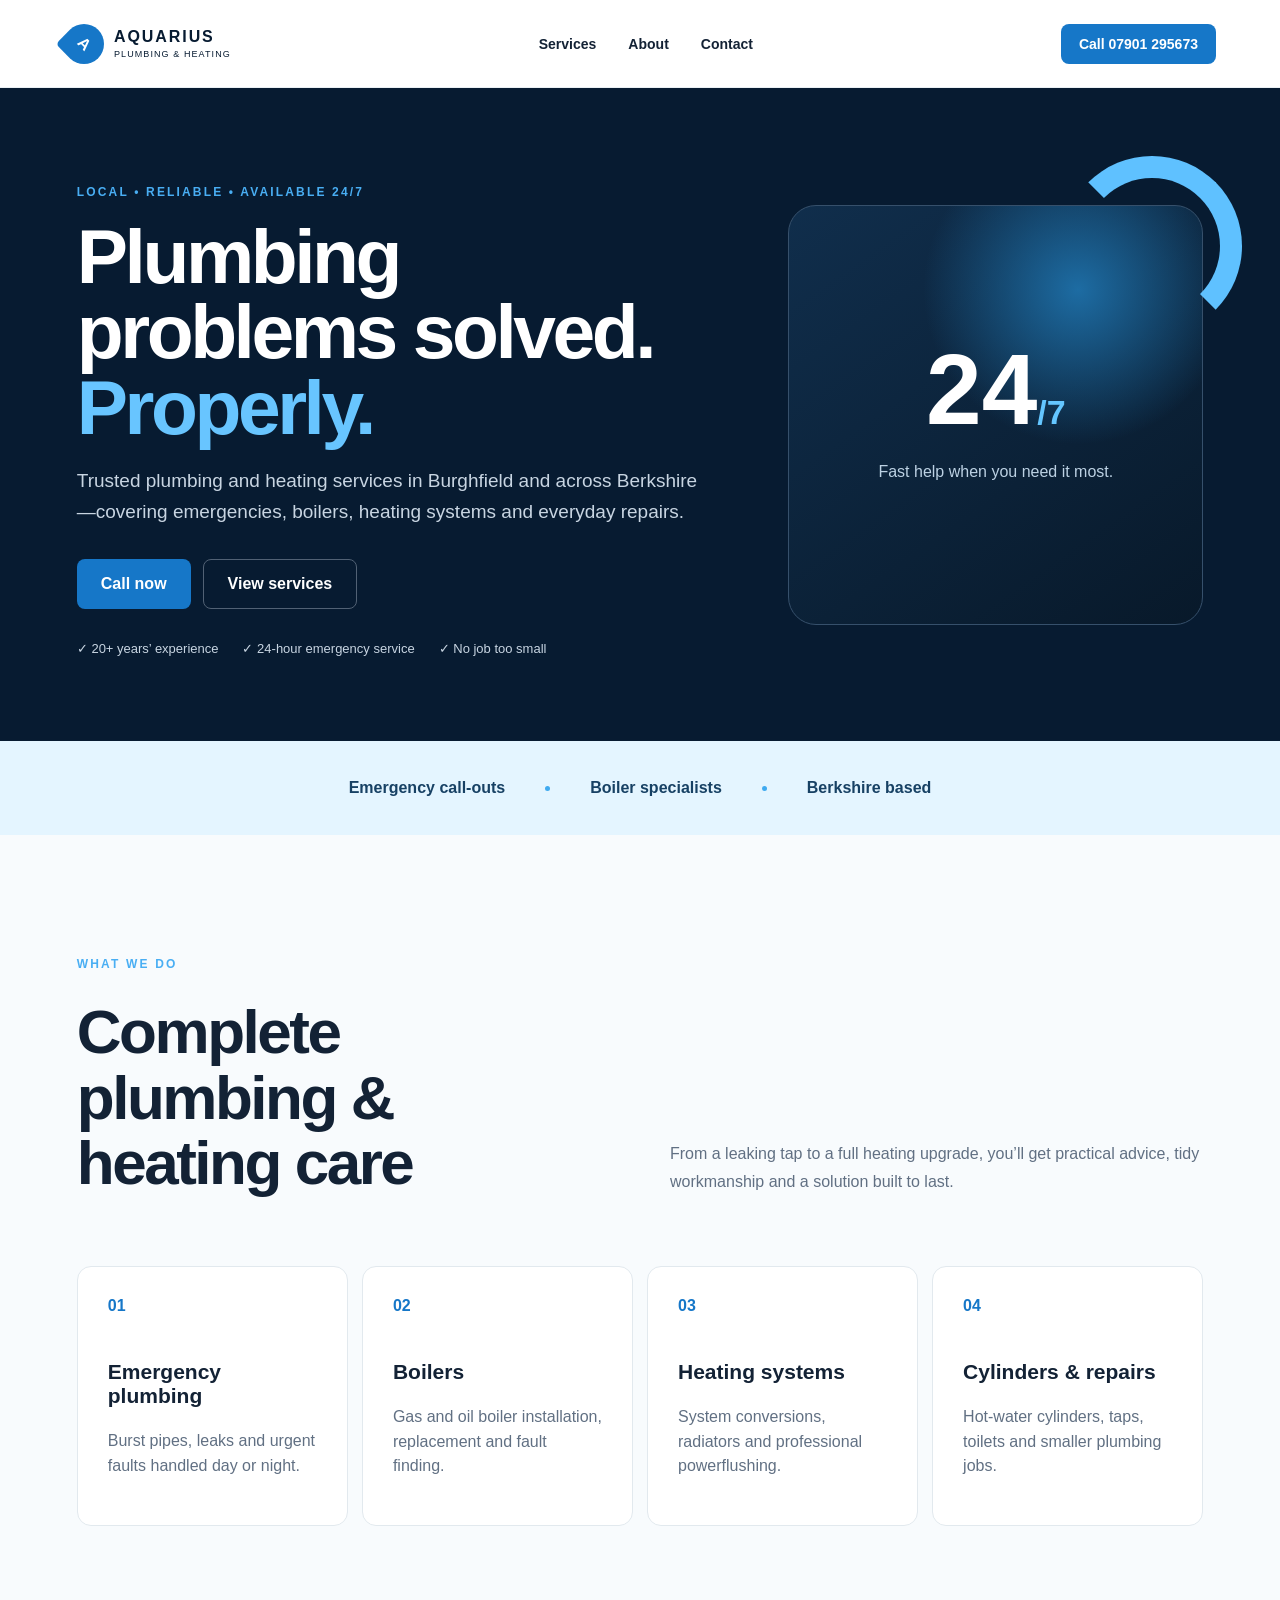
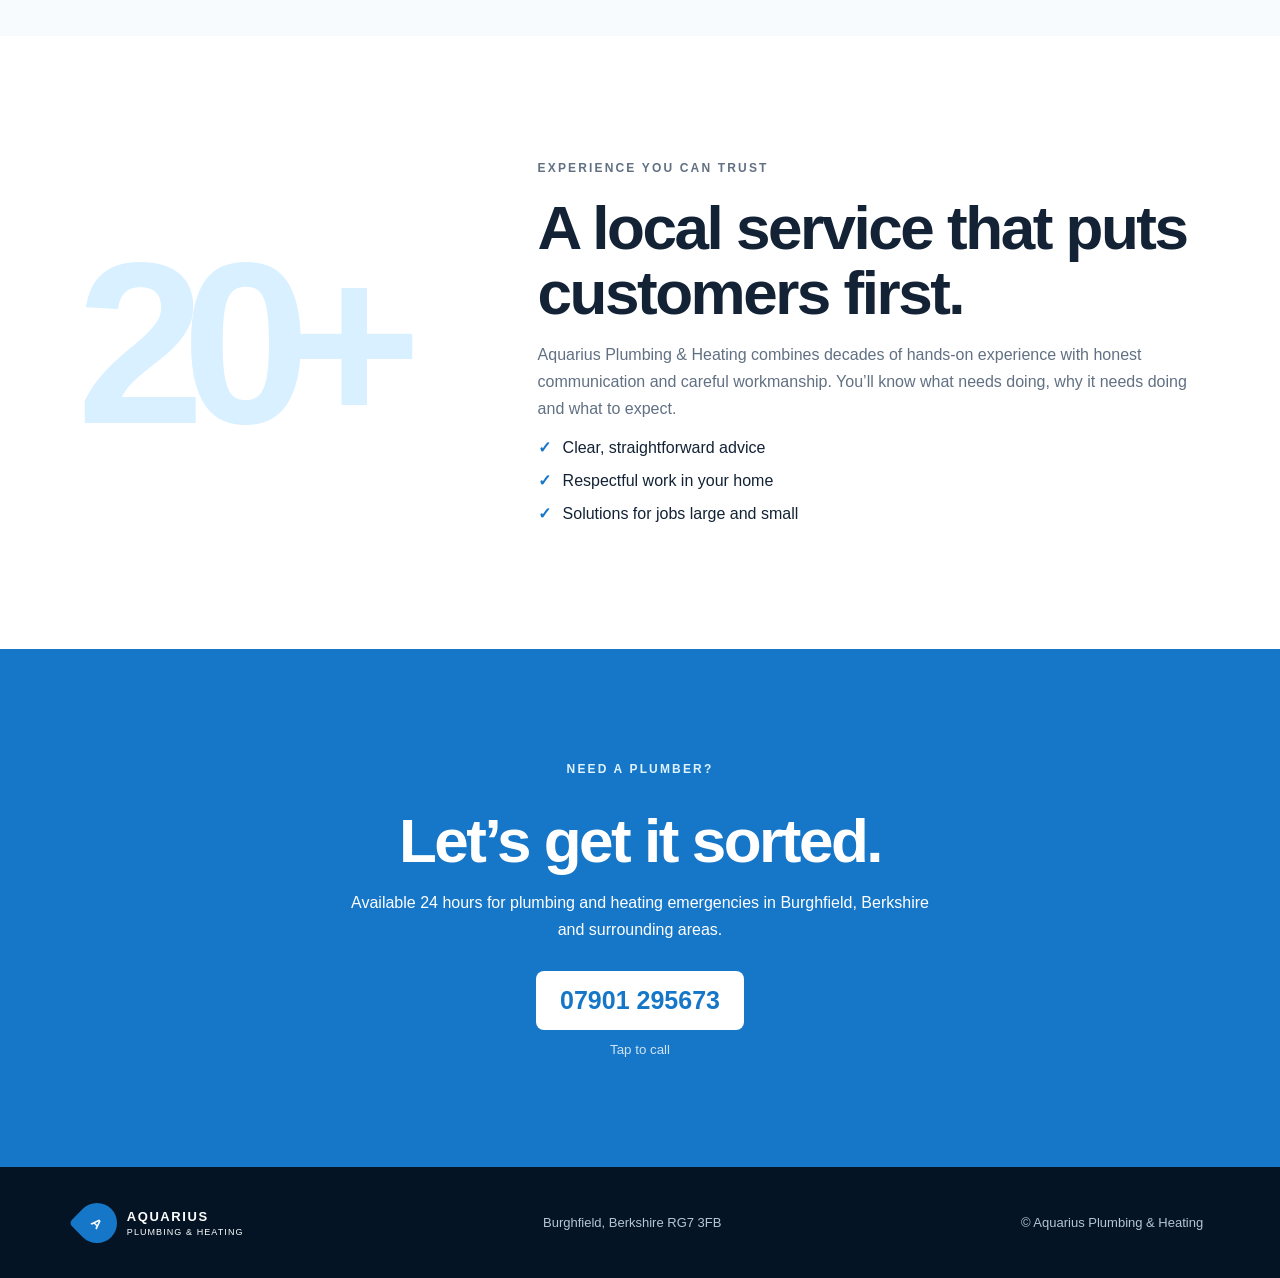
==== index.html @ f446c0f3 "Publish Aquarius Plumbing & Heating website" ====
<!doctype html><html lang="en"><head><meta charset="utf-8"><meta name="viewport" content="width=device-width,initial-scale=1"><title>Aquarius Plumbing & Heating | Berkshire</title><meta name="description" content="24-hour plumbing and heating services in Burghfield and across Berkshire."><link rel="stylesheet" href="styles.css"></head><body>
<header><a class="brand" href="#top"><span class="drop">A</span><span><b>AQUARIUS</b><small>PLUMBING & HEATING</small></span></a><nav><a href="#services">Services</a><a href="#about">About</a><a href="#contact">Contact</a></nav><a class="call top" href="tel:+447901295673">Call 07901 295673</a></header>
<main id="top"><section class="hero"><div class="hero-copy"><p class="eyebrow">LOCAL • RELIABLE • AVAILABLE 24/7</p><h1>Plumbing problems solved. <em>Properly.</em></h1><p class="lead">Trusted plumbing and heating services in Burghfield and across Berkshire—covering emergencies, boilers, heating systems and everyday repairs.</p><div class="actions"><a class="call" href="tel:+447901295673">Call now</a><a class="outline" href="#services">View services</a></div><div class="proof"><span>✓ 20+ years’ experience</span><span>✓ 24-hour emergency service</span><span>✓ No job too small</span></div></div><div class="hero-art"><div class="pipe"></div><div class="water">24<span>/7</span></div><p>Fast help when you need it most.</p></div></section>
<section class="strip"><p>Emergency call-outs</p><i></i><p>Boiler specialists</p><i></i><p>Berkshire based</p></section>
<section id="services" class="section"><p class="eyebrow">WHAT WE DO</p><div class="section-head"><h2>Complete plumbing & heating care</h2><p>From a leaking tap to a full heating upgrade, you’ll get practical advice, tidy workmanship and a solution built to last.</p></div><div class="cards"><article><span>01</span><h3>Emergency plumbing</h3><p>Burst pipes, leaks and urgent faults handled day or night.</p></article><article><span>02</span><h3>Boilers</h3><p>Gas and oil boiler installation, replacement and fault finding.</p></article><article><span>03</span><h3>Heating systems</h3><p>System conversions, radiators and professional powerflushing.</p></article><article><span>04</span><h3>Cylinders & repairs</h3><p>Hot-water cylinders, taps, toilets and smaller plumbing jobs.</p></article></div></section>
<section id="about" class="about"><div class="number">20+</div><div><p class="eyebrow">EXPERIENCE YOU CAN TRUST</p><h2>A local service that puts customers first.</h2><p>Aquarius Plumbing & Heating combines decades of hands-on experience with honest communication and careful workmanship. You’ll know what needs doing, why it needs doing and what to expect.</p><ul><li>Clear, straightforward advice</li><li>Respectful work in your home</li><li>Solutions for jobs large and small</li></ul></div></section>
<section id="contact" class="contact"><p class="eyebrow">NEED A PLUMBER?</p><h2>Let’s get it sorted.</h2><p>Available 24 hours for plumbing and heating emergencies in Burghfield, Berkshire and surrounding areas.</p><a class="call light" href="tel:+447901295673">07901 295673</a><small>Tap to call</small></section></main>
<footer><div class="brand"><span class="drop">A</span><span><b>AQUARIUS</b><small>PLUMBING & HEATING</small></span></div><p>Burghfield, Berkshire RG7 3FB</p><p>© <span id="year"></span> Aquarius Plumbing & Heating</p></footer><script src="script.js"></script></body></html>
---- styles.css ----
:root{--navy:#071b31;--blue:#1677c8;--sky:#dff3ff;--ink:#132235;--muted:#617083;--white:#fff;--line:#d8e2ea}*{box-sizing:border-box}html{scroll-behavior:smooth}body{margin:0;font-family:Inter,Arial,sans-serif;color:var(--ink);background:#f8fbfd}header{height:88px;display:flex;align-items:center;justify-content:space-between;padding:0 max(5vw,24px);background:#fff;position:sticky;top:0;z-index:10;border-bottom:1px solid #eaf0f4}.brand{display:flex;align-items:center;gap:10px;color:var(--navy);text-decoration:none}.brand b,.brand small{display:block;letter-spacing:.12em}.brand small{font-size:9px;margin-top:3px}.drop{width:40px;height:40px;border-radius:55% 55% 55% 12%;transform:rotate(45deg);background:var(--blue);color:#fff;display:grid;place-items:center;font-weight:800}.drop::first-letter{transform:rotate(-45deg)}nav{display:flex;gap:32px}nav a{color:var(--ink);text-decoration:none;font-weight:650;font-size:14px}.call,.outline{display:inline-flex;align-items:center;justify-content:center;padding:15px 24px;border-radius:8px;font-weight:800;text-decoration:none}.call{background:var(--blue);color:#fff}.outline{border:1px solid var(--line);color:var(--ink);background:#fff}.hero{min-height:650px;background:var(--navy);color:#fff;padding:85px max(6vw,30px);display:grid;grid-template-columns:1.2fr .8fr;gap:7vw;align-items:center;overflow:hidden}.eyebrow{font-size:12px;font-weight:850;letter-spacing:.18em;color:#49aef3}.hero h1{font-size:clamp(48px,6vw,82px);line-height:.98;letter-spacing:-.045em;max-width:780px;margin:20px 0}.hero h1 em{font-style:normal;color:#68c5ff}.lead{font-size:19px;line-height:1.65;color:#c8d5e2;max-width:650px}.actions{display:flex;gap:12px;margin:32px 0}.hero .outline{color:#fff;background:transparent;border-color:#516174}.proof{display:flex;gap:24px;flex-wrap:wrap;color:#c8d5e2;font-size:13px}.hero-art{height:420px;border:1px solid #36506b;border-radius:28px;background:radial-gradient(circle at 70% 20%,#1d6ca3,transparent 35%),linear-gradient(145deg,#102e4c,#08192a);display:flex;flex-direction:column;align-items:center;justify-content:center;position:relative}.water{font-size:100px;font-weight:900;color:#fff}.water span{font-size:34px;color:#64c6ff}.hero-art p{color:#bcd1e3}.pipe{position:absolute;width:180px;height:180px;border:22px solid #5fc1ff;border-left-color:transparent;border-bottom-color:transparent;border-radius:50%;top:-50px;right:-40px}.strip{background:#e4f5ff;padding:22px 6vw;display:flex;justify-content:center;gap:40px;align-items:center;font-weight:800;color:#174164}.strip i{width:5px;height:5px;background:#3faaf0;border-radius:50%}.section{padding:110px max(6vw,30px)}.section-head{display:grid;grid-template-columns:1fr 1fr;gap:60px;align-items:end}.section h2,.about h2,.contact h2{font-size:clamp(38px,5vw,62px);letter-spacing:-.04em;line-height:1.05;margin:16px 0}.section-head>p,.about>div>p{color:var(--muted);line-height:1.7}.cards{display:grid;grid-template-columns:repeat(4,1fr);gap:14px;margin-top:55px}.cards article{background:#fff;padding:30px;border:1px solid #e2e9ee;border-radius:14px;min-height:245px}.cards span{color:var(--blue);font-weight:850}.cards h3{font-size:21px;margin-top:45px}.cards p{color:var(--muted);line-height:1.55}.about{background:#fff;padding:110px max(6vw,30px);display:grid;grid-template-columns:.7fr 1.3fr;gap:8vw;align-items:center}.number{font-size:clamp(110px,18vw,240px);font-weight:900;color:#d8f0ff;letter-spacing:-.1em}.about ul{padding:0;list-style:none;display:grid;gap:14px}.about li:before{content:'✓';color:var(--blue);font-weight:900;margin-right:12px}.contact{text-align:center;padding:110px 24px;background:var(--blue);color:#fff}.contact .eyebrow{color:#dff3ff}.contact p{max-width:600px;margin:0 auto 28px;line-height:1.7}.call.light{background:#fff;color:var(--blue);font-size:25px}.contact small{display:block;margin-top:12px;opacity:.8}footer{background:#051424;color:#b6c5d4;padding:35px max(6vw,30px);display:flex;align-items:center;justify-content:space-between;font-size:13px}footer .brand{color:#fff}.top{padding:12px 18px;font-size:14px}@media(max-width:800px){header{height:72px}nav{display:none}.top{font-size:0;padding:11px 14px}.top:after{content:'Call now';font-size:14px}.hero{grid-template-columns:1fr;padding-top:65px}.hero-art{height:280px}.proof{display:grid;gap:10px}.strip{gap:12px;font-size:11px;padding-inline:16px}.section-head,.about{grid-template-columns:1fr}.cards{grid-template-columns:1fr 1fr}.about{gap:15px}.number{font-size:120px}footer{flex-direction:column;gap:20px;text-align:center}}@media(max-width:520px){.hero h1{font-size:48px}.actions{flex-direction:column}.cards{grid-template-columns:1fr}.section,.about,.contact{padding-top:75px;padding-bottom:75px}.brand b{font-size:13px}}
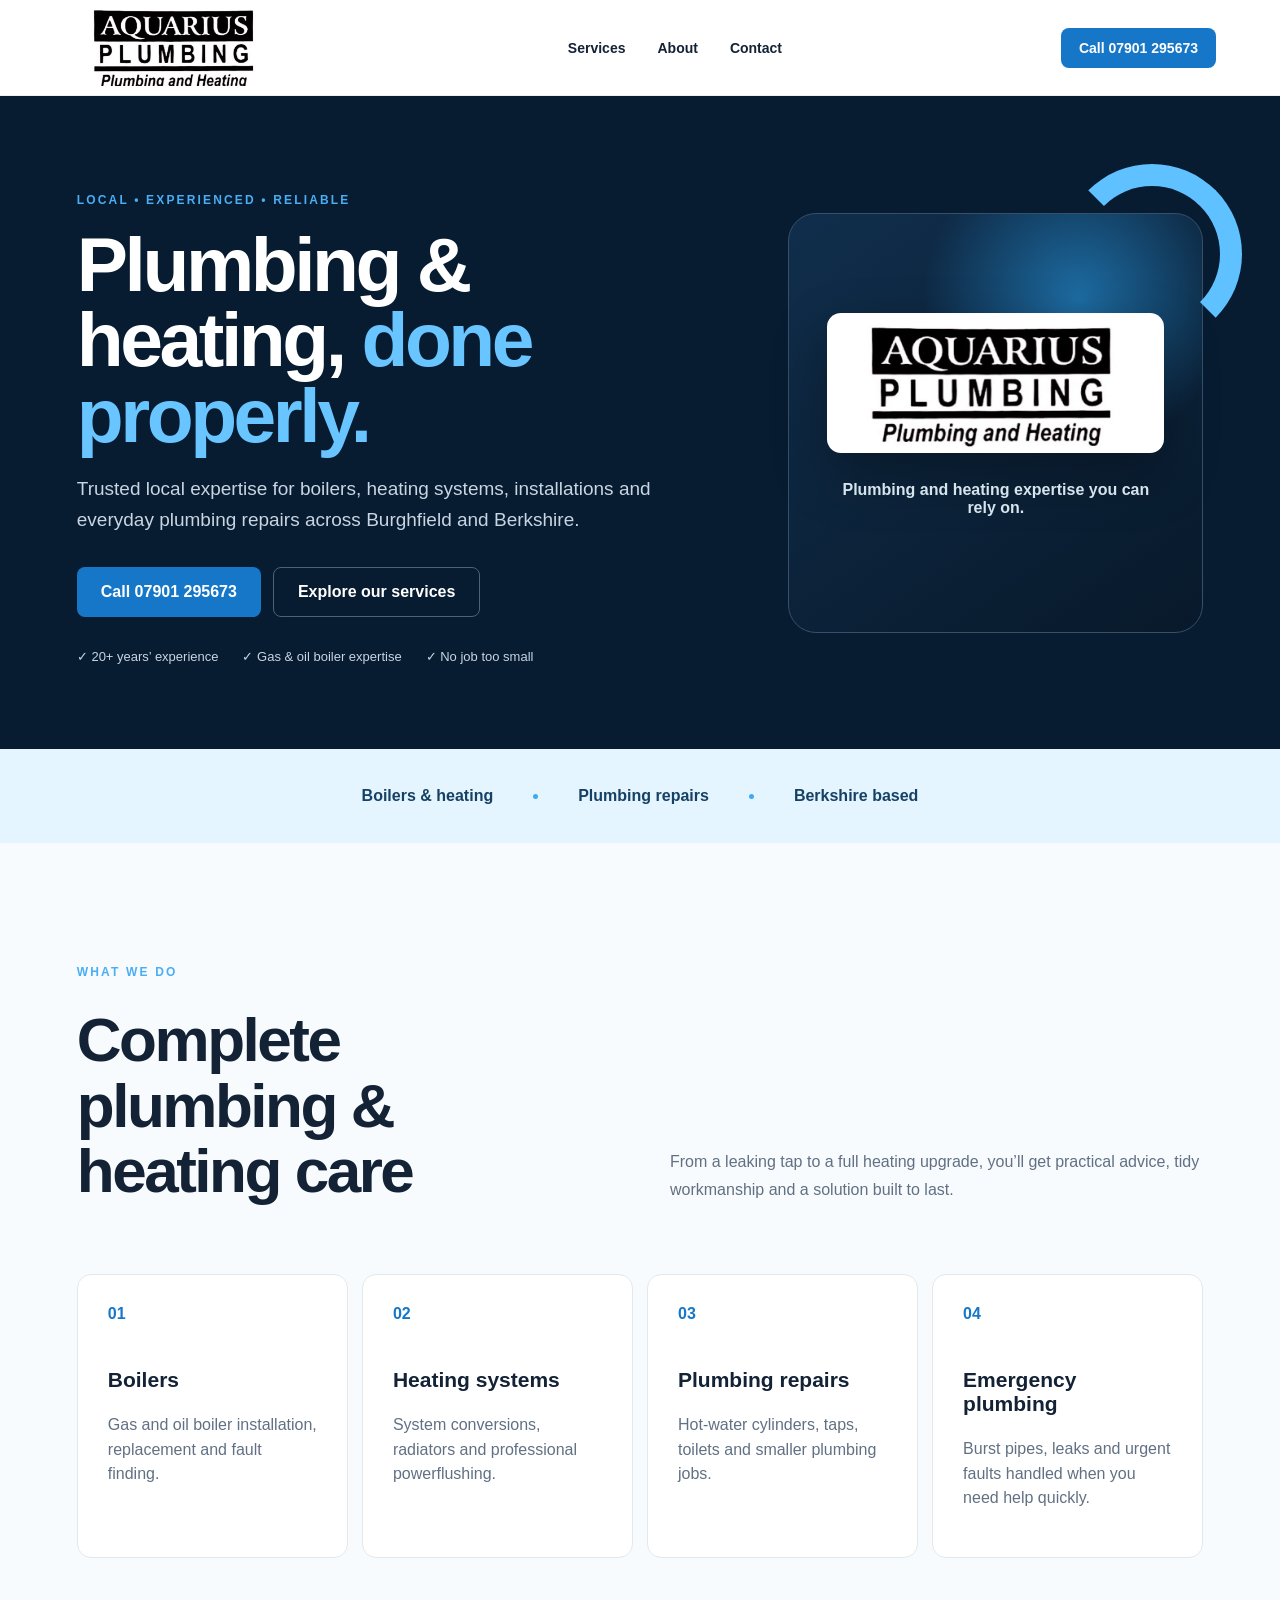
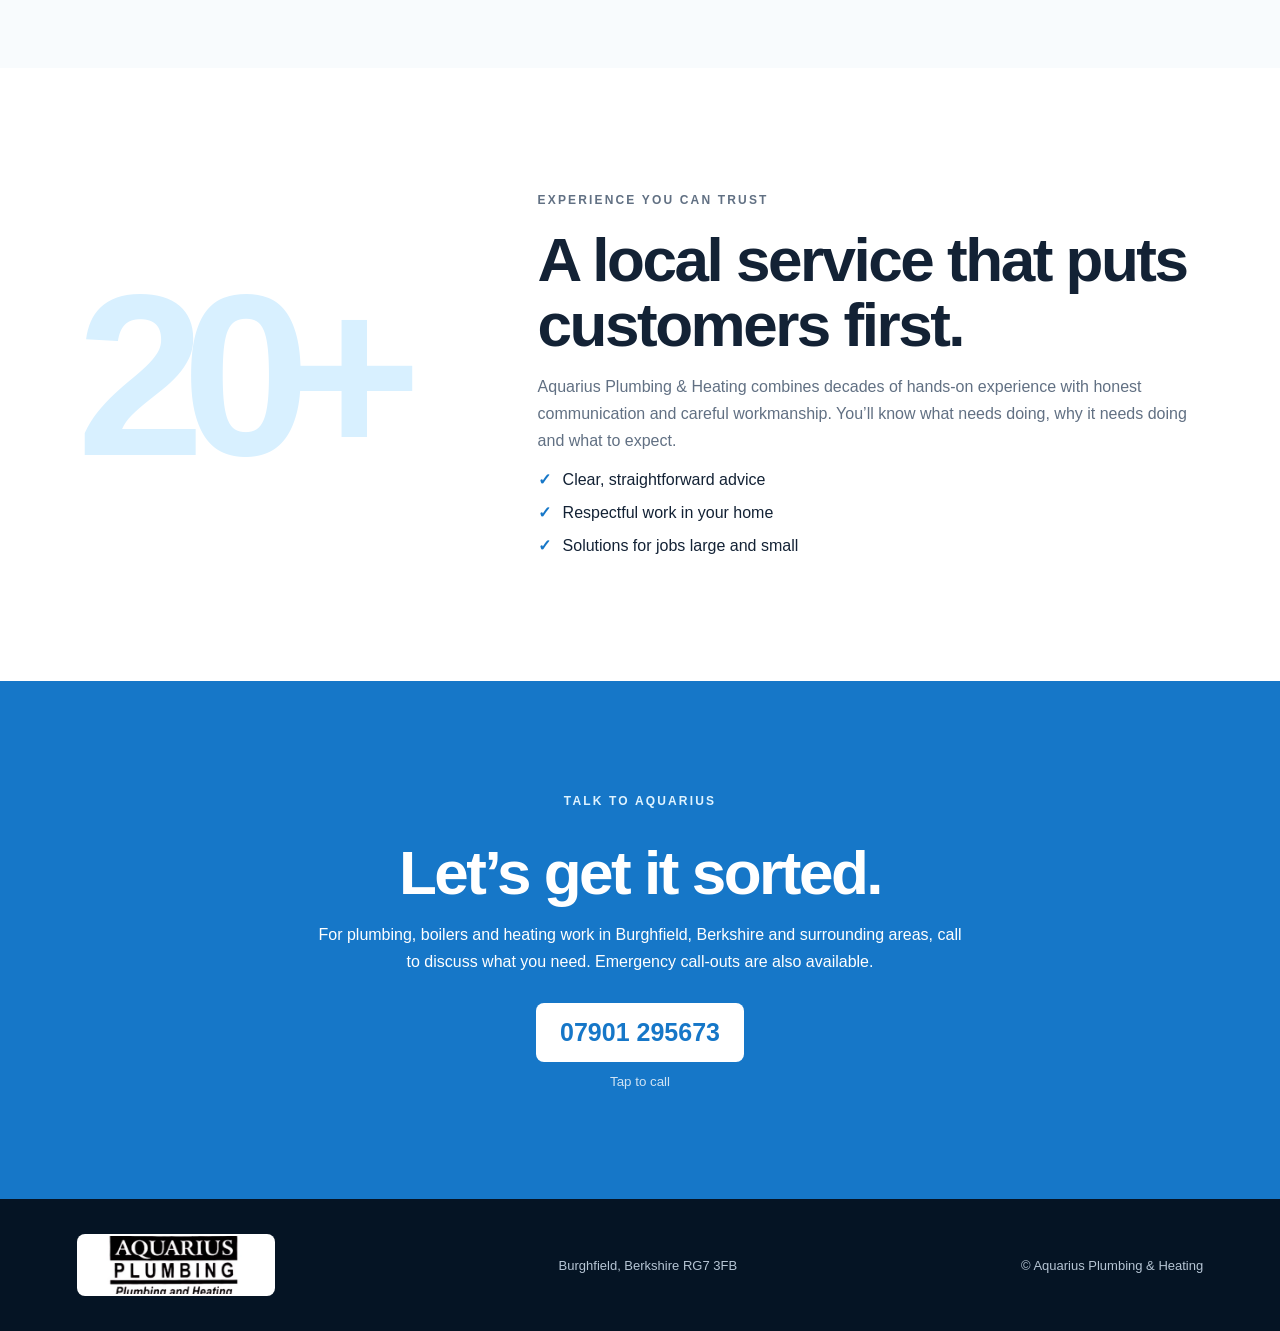
==== commit 7d4518c1: "Emphasise Aquarius branding and rebalance services" ====
--- a/index.html
+++ b/index.html
@@ -1,8 +1,39 @@
-<!doctype html><html lang="en"><head><meta charset="utf-8"><meta name="viewport" content="width=device-width,initial-scale=1"><title>Aquarius Plumbing & Heating | Berkshire</title><meta name="description" content="24-hour plumbing and heating services in Burghfield and across Berkshire."><link rel="stylesheet" href="styles.css"></head><body>
-<header><a class="brand" href="#top"><span class="drop">A</span><span><b>AQUARIUS</b><small>PLUMBING & HEATING</small></span></a><nav><a href="#services">Services</a><a href="#about">About</a><a href="#contact">Contact</a></nav><a class="call top" href="tel:+447901295673">Call 07901 295673</a></header>
-<main id="top"><section class="hero"><div class="hero-copy"><p class="eyebrow">LOCAL • RELIABLE • AVAILABLE 24/7</p><h1>Plumbing problems solved. <em>Properly.</em></h1><p class="lead">Trusted plumbing and heating services in Burghfield and across Berkshire—covering emergencies, boilers, heating systems and everyday repairs.</p><div class="actions"><a class="call" href="tel:+447901295673">Call now</a><a class="outline" href="#services">View services</a></div><div class="proof"><span>✓ 20+ years’ experience</span><span>✓ 24-hour emergency service</span><span>✓ No job too small</span></div></div><div class="hero-art"><div class="pipe"></div><div class="water">24<span>/7</span></div><p>Fast help when you need it most.</p></div></section>
-<section class="strip"><p>Emergency call-outs</p><i></i><p>Boiler specialists</p><i></i><p>Berkshire based</p></section>
-<section id="services" class="section"><p class="eyebrow">WHAT WE DO</p><div class="section-head"><h2>Complete plumbing & heating care</h2><p>From a leaking tap to a full heating upgrade, you’ll get practical advice, tidy workmanship and a solution built to last.</p></div><div class="cards"><article><span>01</span><h3>Emergency plumbing</h3><p>Burst pipes, leaks and urgent faults handled day or night.</p></article><article><span>02</span><h3>Boilers</h3><p>Gas and oil boiler installation, replacement and fault finding.</p></article><article><span>03</span><h3>Heating systems</h3><p>System conversions, radiators and professional powerflushing.</p></article><article><span>04</span><h3>Cylinders & repairs</h3><p>Hot-water cylinders, taps, toilets and smaller plumbing jobs.</p></article></div></section>
-<section id="about" class="about"><div class="number">20+</div><div><p class="eyebrow">EXPERIENCE YOU CAN TRUST</p><h2>A local service that puts customers first.</h2><p>Aquarius Plumbing & Heating combines decades of hands-on experience with honest communication and careful workmanship. You’ll know what needs doing, why it needs doing and what to expect.</p><ul><li>Clear, straightforward advice</li><li>Respectful work in your home</li><li>Solutions for jobs large and small</li></ul></div></section>
-<section id="contact" class="contact"><p class="eyebrow">NEED A PLUMBER?</p><h2>Let’s get it sorted.</h2><p>Available 24 hours for plumbing and heating emergencies in Burghfield, Berkshire and surrounding areas.</p><a class="call light" href="tel:+447901295673">07901 295673</a><small>Tap to call</small></section></main>
-<footer><div class="brand"><span class="drop">A</span><span><b>AQUARIUS</b><small>PLUMBING & HEATING</small></span></div><p>Burghfield, Berkshire RG7 3FB</p><p>© <span id="year"></span> Aquarius Plumbing & Heating</p></footer><script src="script.js"></script></body></html>
+<!doctype html>
+<html lang="en">
+<head>
+  <meta charset="utf-8">
+  <meta name="viewport" content="width=device-width,initial-scale=1">
+  <title>Aquarius Plumbing & Heating | Berkshire</title>
+  <meta name="description" content="Trusted plumbing, boiler and heating services in Burghfield and across Berkshire.">
+  <link rel="stylesheet" href="styles.css">
+</head>
+<body>
+  <header>
+    <a class="brand" href="#top" aria-label="Aquarius Plumbing and Heating home"><img src="aquarius-logo.webp" alt="Aquarius Plumbing and Heating"></a>
+    <nav><a href="#services">Services</a><a href="#about">About</a><a href="#contact">Contact</a></nav>
+    <a class="call top" href="tel:+447901295673">Call 07901 295673</a>
+  </header>
+  <main id="top">
+    <section class="hero">
+      <div class="hero-copy">
+        <p class="eyebrow">LOCAL • EXPERIENCED • RELIABLE</p>
+        <h1>Plumbing & heating, <em>done properly.</em></h1>
+        <p class="lead">Trusted local expertise for boilers, heating systems, installations and everyday plumbing repairs across Burghfield and Berkshire.</p>
+        <div class="actions"><a class="call" href="tel:+447901295673">Call 07901 295673</a><a class="outline" href="#services">Explore our services</a></div>
+        <div class="proof"><span>✓ 20+ years’ experience</span><span>✓ Gas & oil boiler expertise</span><span>✓ No job too small</span></div>
+      </div>
+      <div class="hero-art brand-showcase"><div class="pipe"></div><img src="aquarius-logo.webp" alt="Aquarius Plumbing and Heating logo"><p>Plumbing and heating expertise you can rely on.</p></div>
+    </section>
+    <section class="strip"><p>Boilers & heating</p><i></i><p>Plumbing repairs</p><i></i><p>Berkshire based</p></section>
+    <section id="services" class="section">
+      <p class="eyebrow">WHAT WE DO</p>
+      <div class="section-head"><h2>Complete plumbing & heating care</h2><p>From a leaking tap to a full heating upgrade, you’ll get practical advice, tidy workmanship and a solution built to last.</p></div>
+      <div class="cards"><article><span>01</span><h3>Boilers</h3><p>Gas and oil boiler installation, replacement and fault finding.</p></article><article><span>02</span><h3>Heating systems</h3><p>System conversions, radiators and professional powerflushing.</p></article><article><span>03</span><h3>Plumbing repairs</h3><p>Hot-water cylinders, taps, toilets and smaller plumbing jobs.</p></article><article><span>04</span><h3>Emergency plumbing</h3><p>Burst pipes, leaks and urgent faults handled when you need help quickly.</p></article></div>
+    </section>
+    <section id="about" class="about"><div class="number">20+</div><div><p class="eyebrow">EXPERIENCE YOU CAN TRUST</p><h2>A local service that puts customers first.</h2><p>Aquarius Plumbing & Heating combines decades of hands-on experience with honest communication and careful workmanship. You’ll know what needs doing, why it needs doing and what to expect.</p><ul><li>Clear, straightforward advice</li><li>Respectful work in your home</li><li>Solutions for jobs large and small</li></ul></div></section>
+    <section id="contact" class="contact"><p class="eyebrow">TALK TO AQUARIUS</p><h2>Let’s get it sorted.</h2><p>For plumbing, boilers and heating work in Burghfield, Berkshire and surrounding areas, call to discuss what you need. Emergency call-outs are also available.</p><a class="call light" href="tel:+447901295673">07901 295673</a><small>Tap to call</small></section>
+  </main>
+  <footer><div class="brand"><img src="aquarius-logo.webp" alt="Aquarius Plumbing and Heating"></div><p>Burghfield, Berkshire RG7 3FB</p><p>© <span id="year"></span> Aquarius Plumbing & Heating</p></footer>
+  <script src="script.js"></script>
+</body>
+</html>
--- a/styles.css
+++ b/styles.css
@@ -1 +1,51 @@
-:root{--navy:#071b31;--blue:#1677c8;--sky:#dff3ff;--ink:#132235;--muted:#617083;--white:#fff;--line:#d8e2ea}*{box-sizing:border-box}html{scroll-behavior:smooth}body{margin:0;font-family:Inter,Arial,sans-serif;color:var(--ink);background:#f8fbfd}header{height:88px;display:flex;align-items:center;justify-content:space-between;padding:0 max(5vw,24px);background:#fff;position:sticky;top:0;z-index:10;border-bottom:1px solid #eaf0f4}.brand{display:flex;align-items:center;gap:10px;color:var(--navy);text-decoration:none}.brand b,.brand small{display:block;letter-spacing:.12em}.brand small{font-size:9px;margin-top:3px}.drop{width:40px;height:40px;border-radius:55% 55% 55% 12%;transform:rotate(45deg);background:var(--blue);color:#fff;display:grid;place-items:center;font-weight:800}.drop::first-letter{transform:rotate(-45deg)}nav{display:flex;gap:32px}nav a{color:var(--ink);text-decoration:none;font-weight:650;font-size:14px}.call,.outline{display:inline-flex;align-items:center;justify-content:center;padding:15px 24px;border-radius:8px;font-weight:800;text-decoration:none}.call{background:var(--blue);color:#fff}.outline{border:1px solid var(--line);color:var(--ink);background:#fff}.hero{min-height:650px;background:var(--navy);color:#fff;padding:85px max(6vw,30px);display:grid;grid-template-columns:1.2fr .8fr;gap:7vw;align-items:center;overflow:hidden}.eyebrow{font-size:12px;font-weight:850;letter-spacing:.18em;color:#49aef3}.hero h1{font-size:clamp(48px,6vw,82px);line-height:.98;letter-spacing:-.045em;max-width:780px;margin:20px 0}.hero h1 em{font-style:normal;color:#68c5ff}.lead{font-size:19px;line-height:1.65;color:#c8d5e2;max-width:650px}.actions{display:flex;gap:12px;margin:32px 0}.hero .outline{color:#fff;background:transparent;border-color:#516174}.proof{display:flex;gap:24px;flex-wrap:wrap;color:#c8d5e2;font-size:13px}.hero-art{height:420px;border:1px solid #36506b;border-radius:28px;background:radial-gradient(circle at 70% 20%,#1d6ca3,transparent 35%),linear-gradient(145deg,#102e4c,#08192a);display:flex;flex-direction:column;align-items:center;justify-content:center;position:relative}.water{font-size:100px;font-weight:900;color:#fff}.water span{font-size:34px;color:#64c6ff}.hero-art p{color:#bcd1e3}.pipe{position:absolute;width:180px;height:180px;border:22px solid #5fc1ff;border-left-color:transparent;border-bottom-color:transparent;border-radius:50%;top:-50px;right:-40px}.strip{background:#e4f5ff;padding:22px 6vw;display:flex;justify-content:center;gap:40px;align-items:center;font-weight:800;color:#174164}.strip i{width:5px;height:5px;background:#3faaf0;border-radius:50%}.section{padding:110px max(6vw,30px)}.section-head{display:grid;grid-template-columns:1fr 1fr;gap:60px;align-items:end}.section h2,.about h2,.contact h2{font-size:clamp(38px,5vw,62px);letter-spacing:-.04em;line-height:1.05;margin:16px 0}.section-head>p,.about>div>p{color:var(--muted);line-height:1.7}.cards{display:grid;grid-template-columns:repeat(4,1fr);gap:14px;margin-top:55px}.cards article{background:#fff;padding:30px;border:1px solid #e2e9ee;border-radius:14px;min-height:245px}.cards span{color:var(--blue);font-weight:850}.cards h3{font-size:21px;margin-top:45px}.cards p{color:var(--muted);line-height:1.55}.about{background:#fff;padding:110px max(6vw,30px);display:grid;grid-template-columns:.7fr 1.3fr;gap:8vw;align-items:center}.number{font-size:clamp(110px,18vw,240px);font-weight:900;color:#d8f0ff;letter-spacing:-.1em}.about ul{padding:0;list-style:none;display:grid;gap:14px}.about li:before{content:'✓';color:var(--blue);font-weight:900;margin-right:12px}.contact{text-align:center;padding:110px 24px;background:var(--blue);color:#fff}.contact .eyebrow{color:#dff3ff}.contact p{max-width:600px;margin:0 auto 28px;line-height:1.7}.call.light{background:#fff;color:var(--blue);font-size:25px}.contact small{display:block;margin-top:12px;opacity:.8}footer{background:#051424;color:#b6c5d4;padding:35px max(6vw,30px);display:flex;align-items:center;justify-content:space-between;font-size:13px}footer .brand{color:#fff}.top{padding:12px 18px;font-size:14px}@media(max-width:800px){header{height:72px}nav{display:none}.top{font-size:0;padding:11px 14px}.top:after{content:'Call now';font-size:14px}.hero{grid-template-columns:1fr;padding-top:65px}.hero-art{height:280px}.proof{display:grid;gap:10px}.strip{gap:12px;font-size:11px;padding-inline:16px}.section-head,.about{grid-template-columns:1fr}.cards{grid-template-columns:1fr 1fr}.about{gap:15px}.number{font-size:120px}footer{flex-direction:column;gap:20px;text-align:center}}@media(max-width:520px){.hero h1{font-size:48px}.actions{flex-direction:column}.cards{grid-template-columns:1fr}.section,.about,.contact{padding-top:75px;padding-bottom:75px}.brand b{font-size:13px}}
+:root{--navy:#071b31;--blue:#1677c8;--sky:#dff3ff;--ink:#132235;--muted:#617083;--white:#fff;--line:#d8e2ea}
+*{box-sizing:border-box}
+html{scroll-behavior:smooth}
+body{margin:0;font-family:Inter,Arial,sans-serif;color:var(--ink);background:#f8fbfd}
+header{height:96px;display:flex;align-items:center;justify-content:space-between;padding:0 max(5vw,24px);background:#fff;position:sticky;top:0;z-index:10;border-bottom:1px solid #eaf0f4}
+.brand{display:flex;align-items:center;color:var(--navy);text-decoration:none}
+.brand img{width:225px;height:76px;object-fit:cover;object-position:center 51%;display:block}
+nav{display:flex;gap:32px}
+nav a{color:var(--ink);text-decoration:none;font-weight:650;font-size:14px}
+.call,.outline{display:inline-flex;align-items:center;justify-content:center;padding:15px 24px;border-radius:8px;font-weight:800;text-decoration:none}
+.call{background:var(--blue);color:#fff}
+.outline{border:1px solid var(--line);color:var(--ink);background:#fff}
+.hero{min-height:650px;background:var(--navy);color:#fff;padding:85px max(6vw,30px);display:grid;grid-template-columns:1.2fr .8fr;gap:7vw;align-items:center;overflow:hidden}
+.eyebrow{font-size:12px;font-weight:850;letter-spacing:.18em;color:#49aef3}
+.hero h1{font-size:clamp(48px,6vw,82px);line-height:.98;letter-spacing:-.045em;max-width:780px;margin:20px 0}
+.hero h1 em{font-style:normal;color:#68c5ff}
+.lead{font-size:19px;line-height:1.65;color:#c8d5e2;max-width:650px}
+.actions{display:flex;gap:12px;margin:32px 0}
+.hero .outline{color:#fff;background:transparent;border-color:#516174}
+.proof{display:flex;gap:24px;flex-wrap:wrap;color:#c8d5e2;font-size:13px}
+.hero-art{height:420px;border:1px solid #36506b;border-radius:28px;background:radial-gradient(circle at 70% 20%,#1d6ca3,transparent 35%),linear-gradient(145deg,#102e4c,#08192a);display:flex;flex-direction:column;align-items:center;justify-content:center;position:relative}
+.brand-showcase{padding:38px}
+.brand-showcase img{width:min(100%,420px);aspect-ratio:2.4/1;object-fit:cover;object-position:center 51%;border-radius:14px;box-shadow:0 22px 55px rgba(0,0,0,.3);position:relative;z-index:1}
+.hero-art p{color:#d6e4ee;font-weight:650;text-align:center;margin-top:28px;position:relative;z-index:1}
+.pipe{position:absolute;width:180px;height:180px;border:22px solid #5fc1ff;border-left-color:transparent;border-bottom-color:transparent;border-radius:50%;top:-50px;right:-40px}
+.strip{background:#e4f5ff;padding:22px 6vw;display:flex;justify-content:center;gap:40px;align-items:center;font-weight:800;color:#174164}
+.strip i{width:5px;height:5px;background:#3faaf0;border-radius:50%}
+.section{padding:110px max(6vw,30px)}
+.section-head{display:grid;grid-template-columns:1fr 1fr;gap:60px;align-items:end}
+.section h2,.about h2,.contact h2{font-size:clamp(38px,5vw,62px);letter-spacing:-.04em;line-height:1.05;margin:16px 0}
+.section-head>p,.about>div>p{color:var(--muted);line-height:1.7}
+.cards{display:grid;grid-template-columns:repeat(4,1fr);gap:14px;margin-top:55px}
+.cards article{background:#fff;padding:30px;border:1px solid #e2e9ee;border-radius:14px;min-height:245px}
+.cards span{color:var(--blue);font-weight:850}
+.cards h3{font-size:21px;margin-top:45px}
+.cards p{color:var(--muted);line-height:1.55}
+.about{background:#fff;padding:110px max(6vw,30px);display:grid;grid-template-columns:.7fr 1.3fr;gap:8vw;align-items:center}
+.number{font-size:clamp(110px,18vw,240px);font-weight:900;color:#d8f0ff;letter-spacing:-.1em}
+.about ul{padding:0;list-style:none;display:grid;gap:14px}
+.about li:before{content:'✓';color:var(--blue);font-weight:900;margin-right:12px}
+.contact{text-align:center;padding:110px 24px;background:var(--blue);color:#fff}
+.contact .eyebrow{color:#dff3ff}
+.contact p{max-width:650px;margin:0 auto 28px;line-height:1.7}
+.call.light{background:#fff;color:var(--blue);font-size:25px}
+.contact small{display:block;margin-top:12px;opacity:.8}
+footer{background:#051424;color:#b6c5d4;padding:35px max(6vw,30px);display:flex;align-items:center;justify-content:space-between;font-size:13px}
+footer .brand{background:#fff;border-radius:8px;padding:2px 9px}
+footer .brand img{width:180px;height:58px}
+.top{padding:12px 18px;font-size:14px}
+@media(max-width:800px){header{height:78px}nav{display:none}.top{font-size:0;padding:11px 14px}.top:after{content:'Call now';font-size:14px}.brand img{width:170px;height:58px}.hero{grid-template-columns:1fr;padding-top:65px}.hero-art{height:300px}.proof{display:grid;gap:10px}.strip{gap:12px;font-size:11px;padding-inline:16px}.section-head,.about{grid-template-columns:1fr}.cards{grid-template-columns:1fr 1fr}.about{gap:15px}.number{font-size:120px}footer{flex-direction:column;gap:20px;text-align:center}}
+@media(max-width:520px){header{padding-inline:16px}.brand img{width:145px;height:50px}.hero h1{font-size:48px}.actions{flex-direction:column}.cards{grid-template-columns:1fr}.section,.about,.contact{padding-top:75px;padding-bottom:75px}.brand-showcase{padding:24px}}
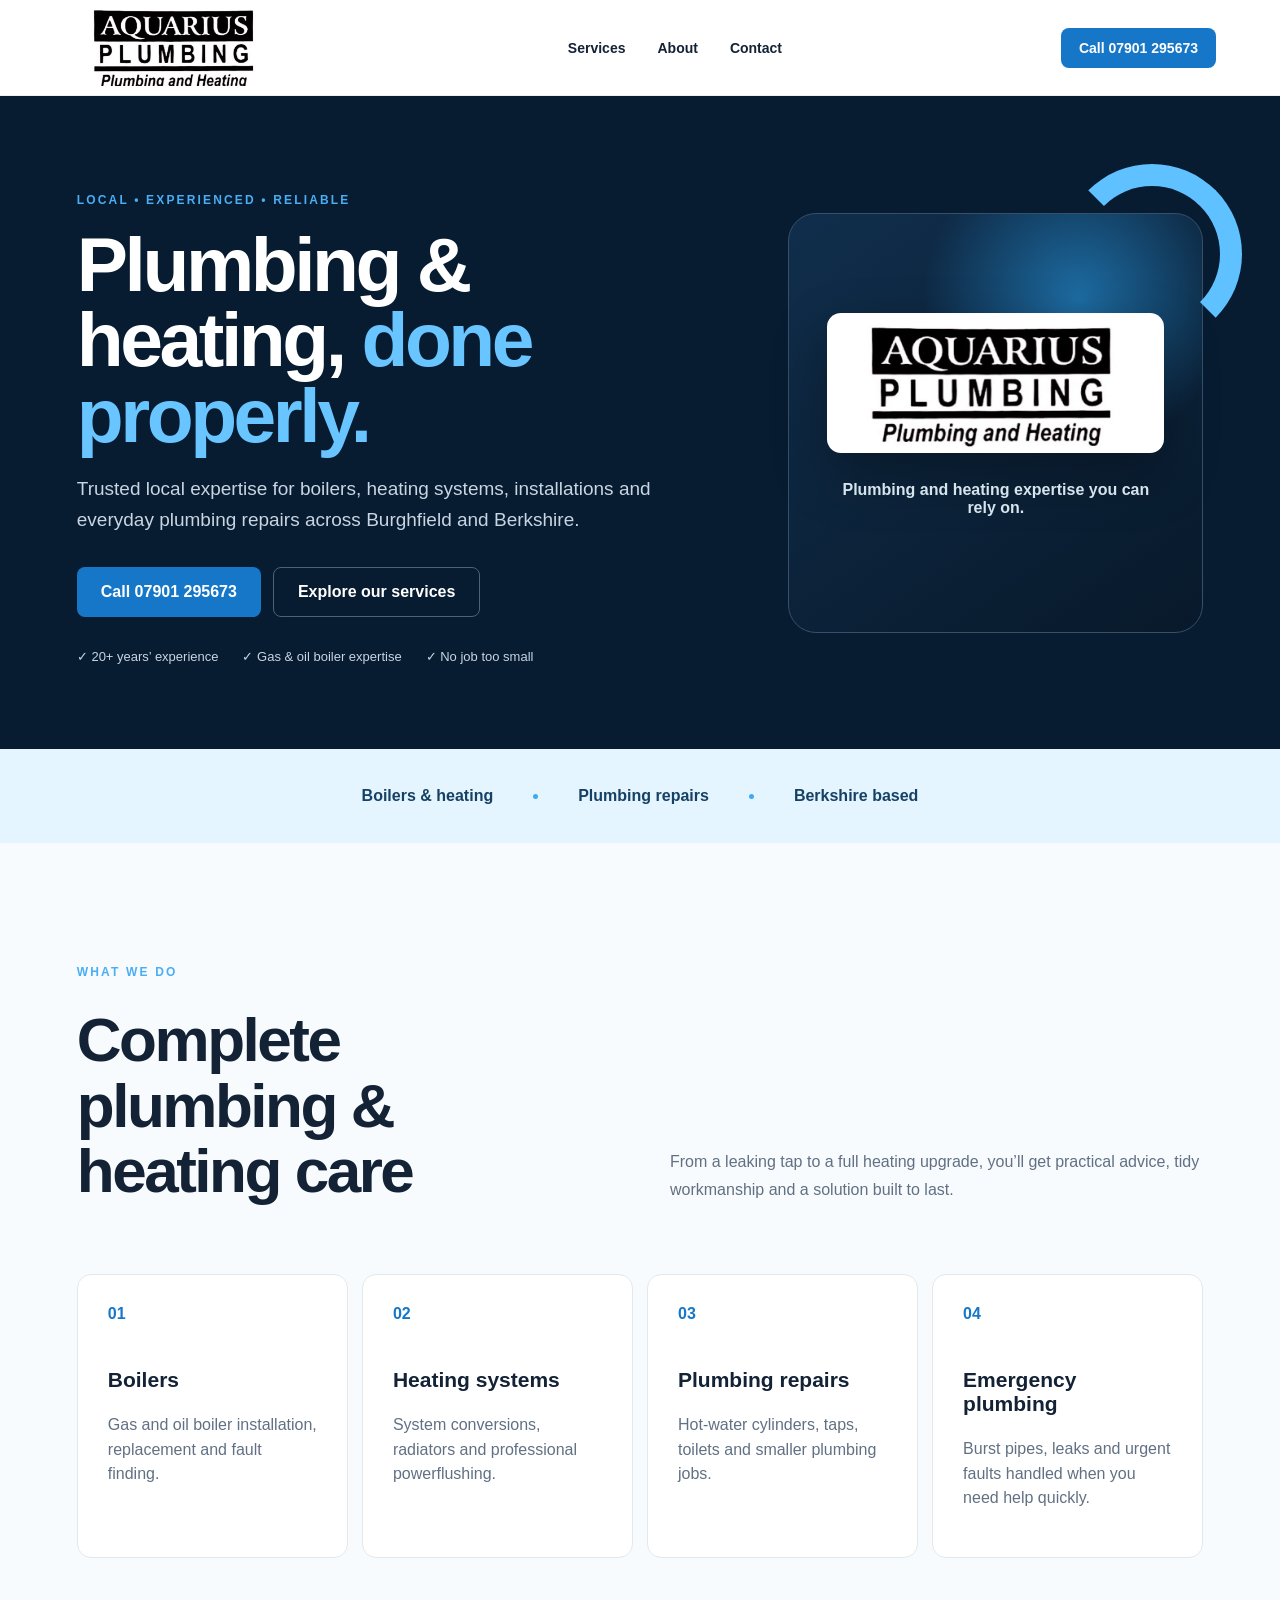
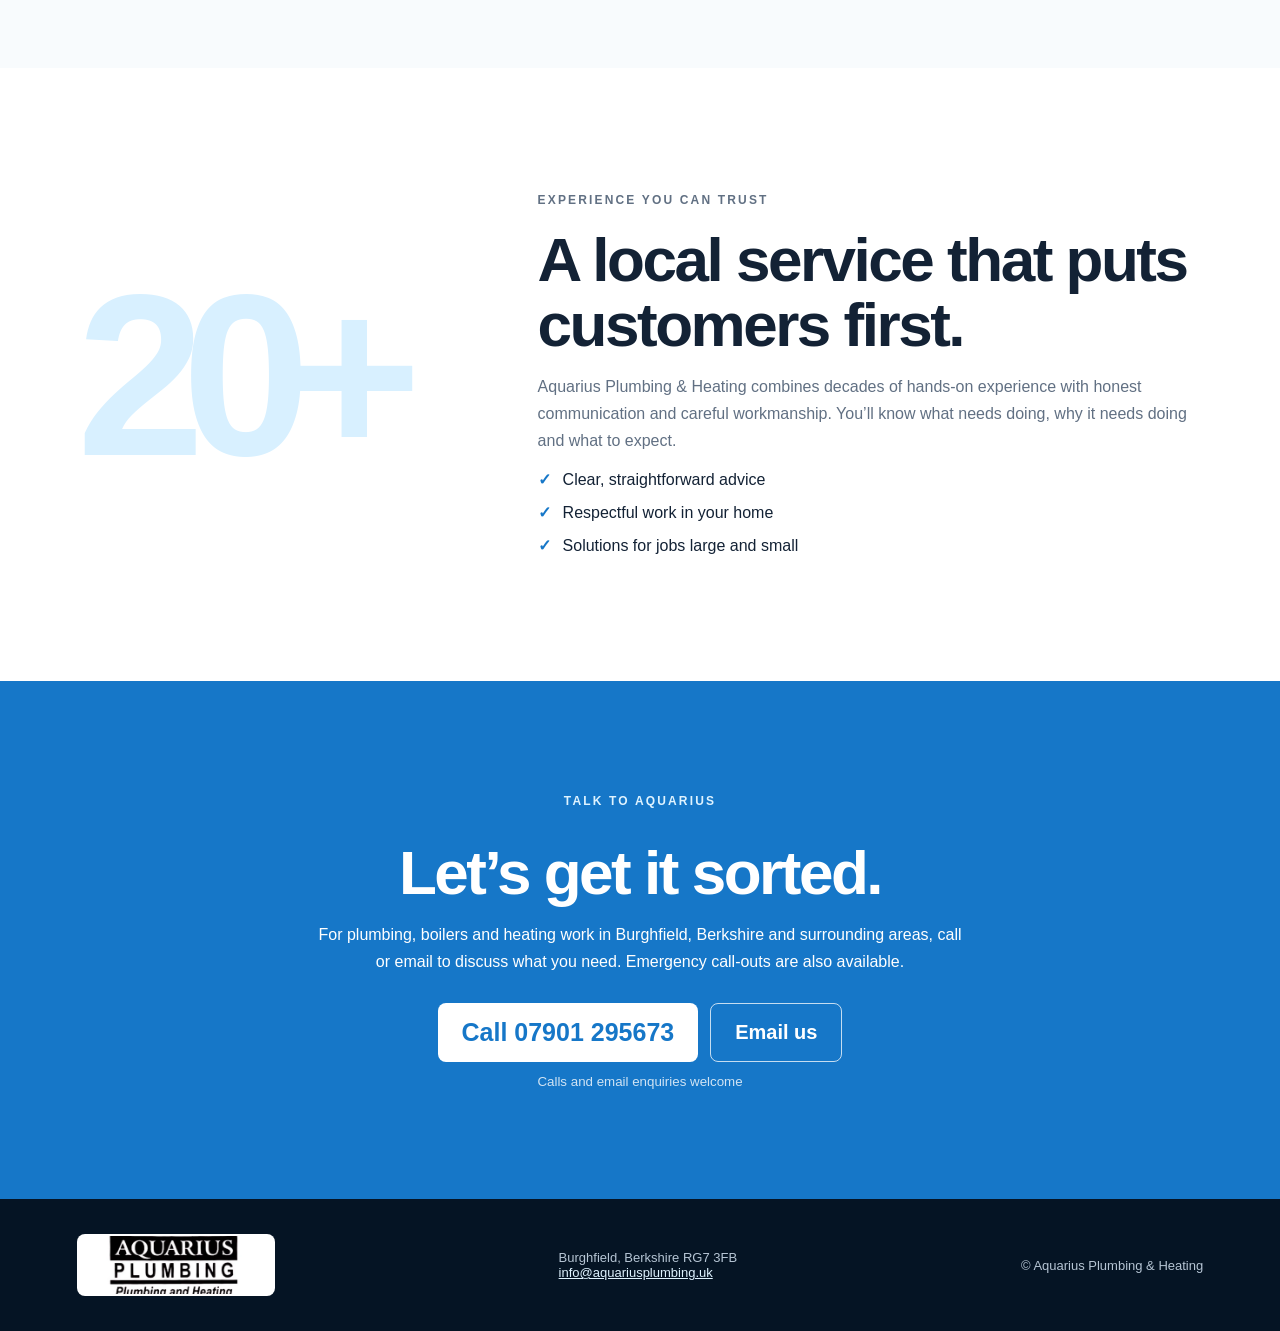
==== commit af5fadae: "Add public email contact button" ====
--- a/index.html
+++ b/index.html
@@ -5,6 +5,17 @@
   <meta name="viewport" content="width=device-width,initial-scale=1">
   <title>Aquarius Plumbing & Heating | Berkshire</title>
   <meta name="description" content="Trusted plumbing, boiler and heating services in Burghfield and across Berkshire.">
+  <meta name="theme-color" content="#071b31">
+  <link rel="canonical" href="https://aquariusplumbing.uk/">
+  <link rel="icon" href="aquarius-logo.webp" type="image/webp">
+  <meta property="og:type" content="website">
+  <meta property="og:title" content="Aquarius Plumbing & Heating | Berkshire">
+  <meta property="og:description" content="Trusted local plumbing, boiler and heating services across Burghfield and Berkshire.">
+  <meta property="og:url" content="https://aquariusplumbing.uk/">
+  <meta property="og:image" content="https://aquariusplumbing.uk/aquarius-logo.webp">
+  <script type="application/ld+json">
+  {"@context":"https://schema.org","@type":"Plumber","name":"Aquarius Plumbing & Heating","url":"https://aquariusplumbing.uk/","telephone":"+447901295673","address":{"@type":"PostalAddress","addressLocality":"Burghfield","addressRegion":"Berkshire","postalCode":"RG7 3FB","addressCountry":"GB"},"areaServed":"Berkshire"}
+  </script>
   <link rel="stylesheet" href="styles.css">
 </head>
 <body>
@@ -31,9 +42,9 @@
       <div class="cards"><article><span>01</span><h3>Boilers</h3><p>Gas and oil boiler installation, replacement and fault finding.</p></article><article><span>02</span><h3>Heating systems</h3><p>System conversions, radiators and professional powerflushing.</p></article><article><span>03</span><h3>Plumbing repairs</h3><p>Hot-water cylinders, taps, toilets and smaller plumbing jobs.</p></article><article><span>04</span><h3>Emergency plumbing</h3><p>Burst pipes, leaks and urgent faults handled when you need help quickly.</p></article></div>
     </section>
     <section id="about" class="about"><div class="number">20+</div><div><p class="eyebrow">EXPERIENCE YOU CAN TRUST</p><h2>A local service that puts customers first.</h2><p>Aquarius Plumbing & Heating combines decades of hands-on experience with honest communication and careful workmanship. You’ll know what needs doing, why it needs doing and what to expect.</p><ul><li>Clear, straightforward advice</li><li>Respectful work in your home</li><li>Solutions for jobs large and small</li></ul></div></section>
-    <section id="contact" class="contact"><p class="eyebrow">TALK TO AQUARIUS</p><h2>Let’s get it sorted.</h2><p>For plumbing, boilers and heating work in Burghfield, Berkshire and surrounding areas, call to discuss what you need. Emergency call-outs are also available.</p><a class="call light" href="tel:+447901295673">07901 295673</a><small>Tap to call</small></section>
+    <section id="contact" class="contact"><p class="eyebrow">TALK TO AQUARIUS</p><h2>Let’s get it sorted.</h2><p>For plumbing, boilers and heating work in Burghfield, Berkshire and surrounding areas, call or email to discuss what you need. Emergency call-outs are also available.</p><div class="contact-actions"><a class="call light" href="tel:+447901295673">Call 07901 295673</a><a class="email-button" href="mailto:info@aquariusplumbing.uk?subject=Website%20enquiry">Email us</a></div><small>Calls and email enquiries welcome</small></section>
   </main>
-  <footer><div class="brand"><img src="aquarius-logo.webp" alt="Aquarius Plumbing and Heating"></div><p>Burghfield, Berkshire RG7 3FB</p><p>© <span id="year"></span> Aquarius Plumbing & Heating</p></footer>
+  <footer><div class="brand"><img src="aquarius-logo.webp" alt="Aquarius Plumbing and Heating"></div><p>Burghfield, Berkshire RG7 3FB<br><a href="mailto:info@aquariusplumbing.uk">info@aquariusplumbing.uk</a></p><p>© <span id="year"></span> Aquarius Plumbing & Heating</p></footer>
   <script src="script.js"></script>
 </body>
 </html>
--- a/styles.css
+++ b/styles.css
@@ -42,8 +42,11 @@
 .contact .eyebrow{color:#dff3ff}
 .contact p{max-width:650px;margin:0 auto 28px;line-height:1.7}
 .call.light{background:#fff;color:var(--blue);font-size:25px}
+.contact-actions{display:flex;justify-content:center;gap:12px;flex-wrap:wrap}
+.email-button{display:inline-flex;align-items:center;justify-content:center;padding:15px 24px;border:1px solid rgba(255,255,255,.75);border-radius:8px;color:#fff;font-size:20px;font-weight:800;text-decoration:none}
 .contact small{display:block;margin-top:12px;opacity:.8}
 footer{background:#051424;color:#b6c5d4;padding:35px max(6vw,30px);display:flex;align-items:center;justify-content:space-between;font-size:13px}
+footer a{color:#dff3ff}
 footer .brand{background:#fff;border-radius:8px;padding:2px 9px}
 footer .brand img{width:180px;height:58px}
 .top{padding:12px 18px;font-size:14px}
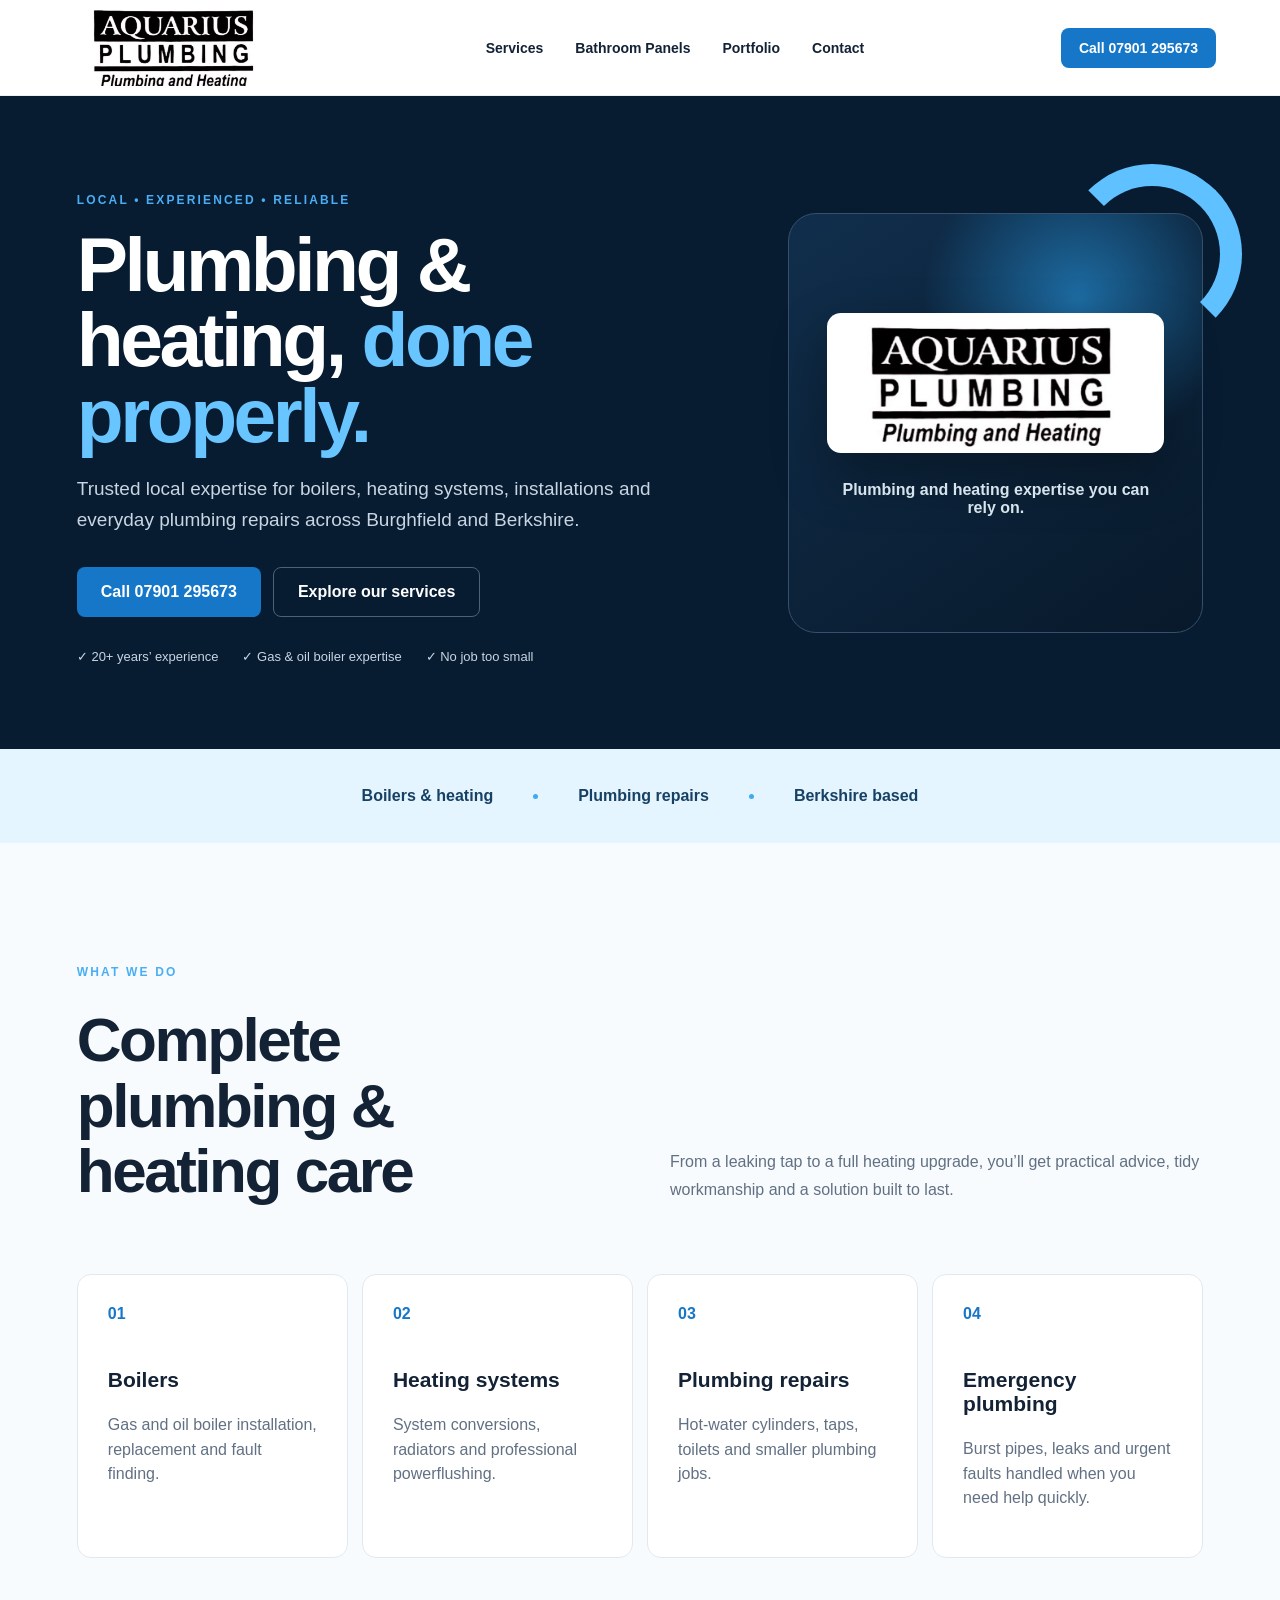
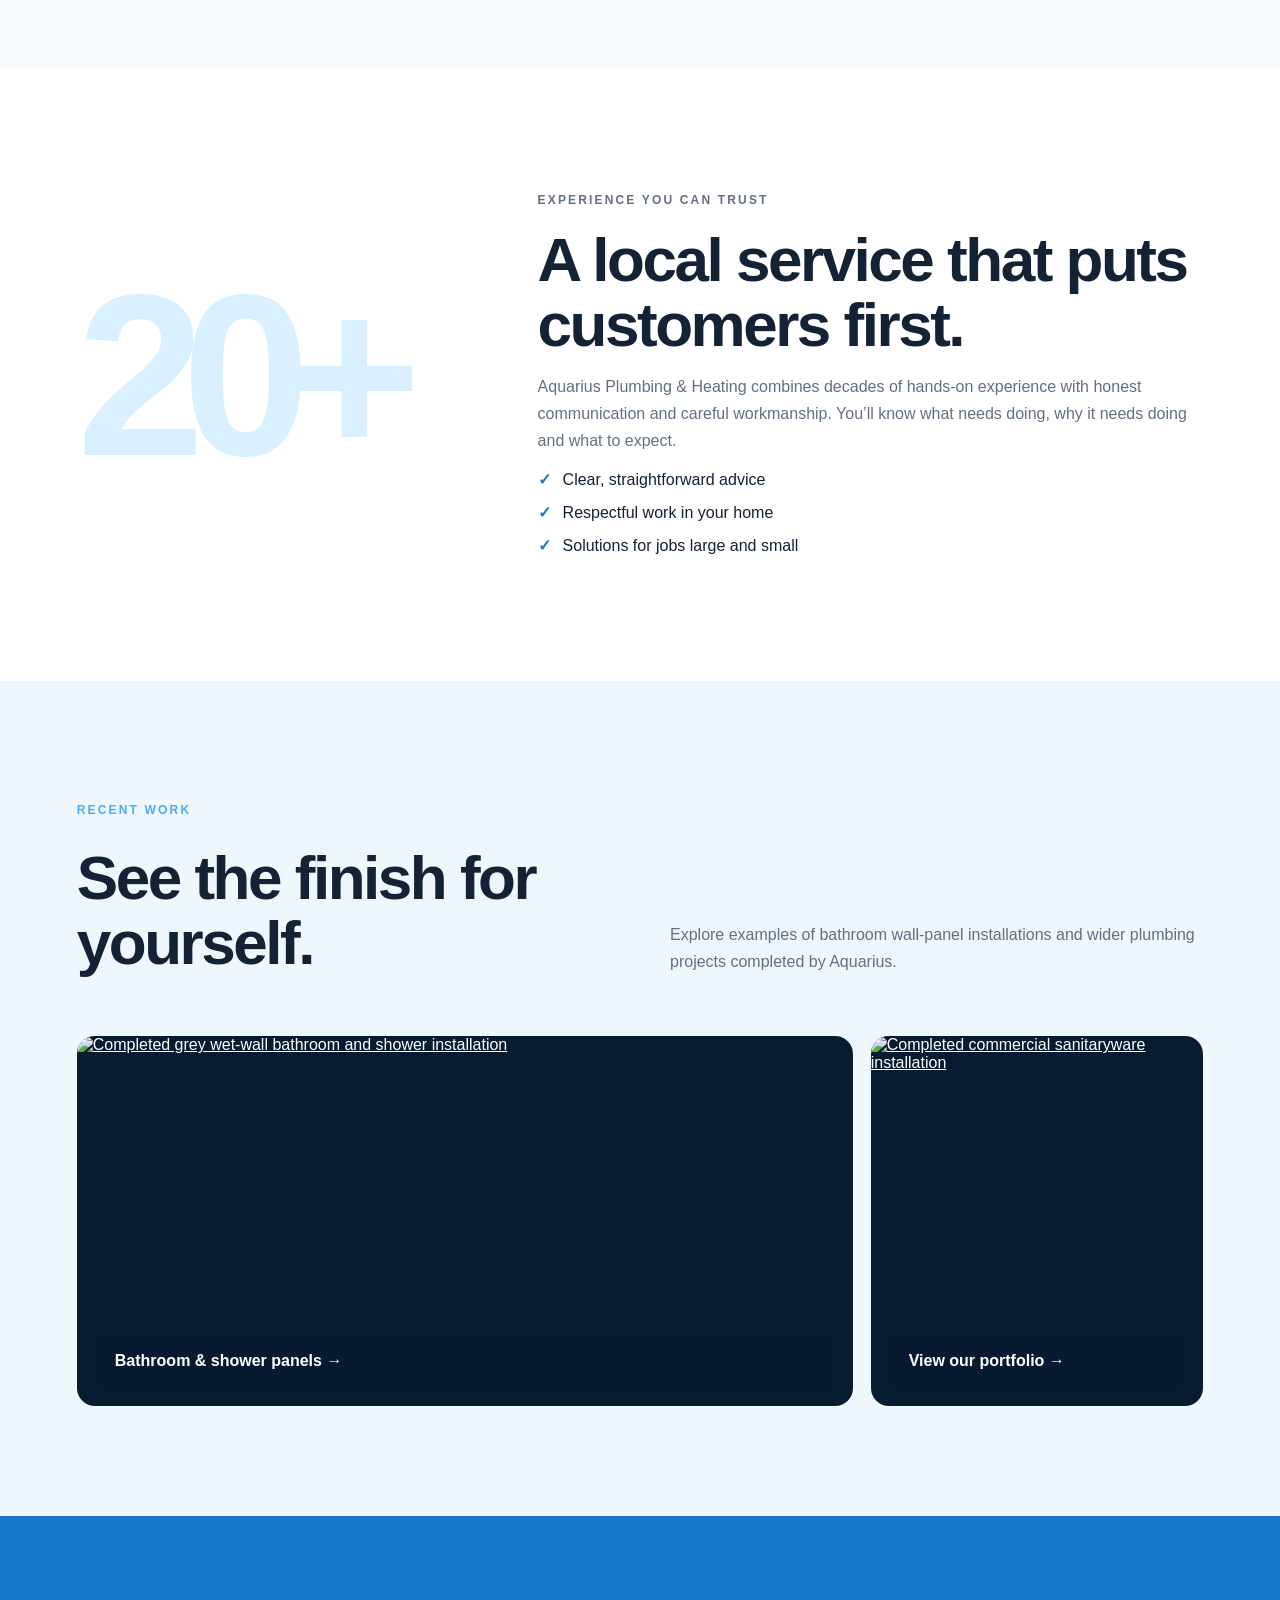
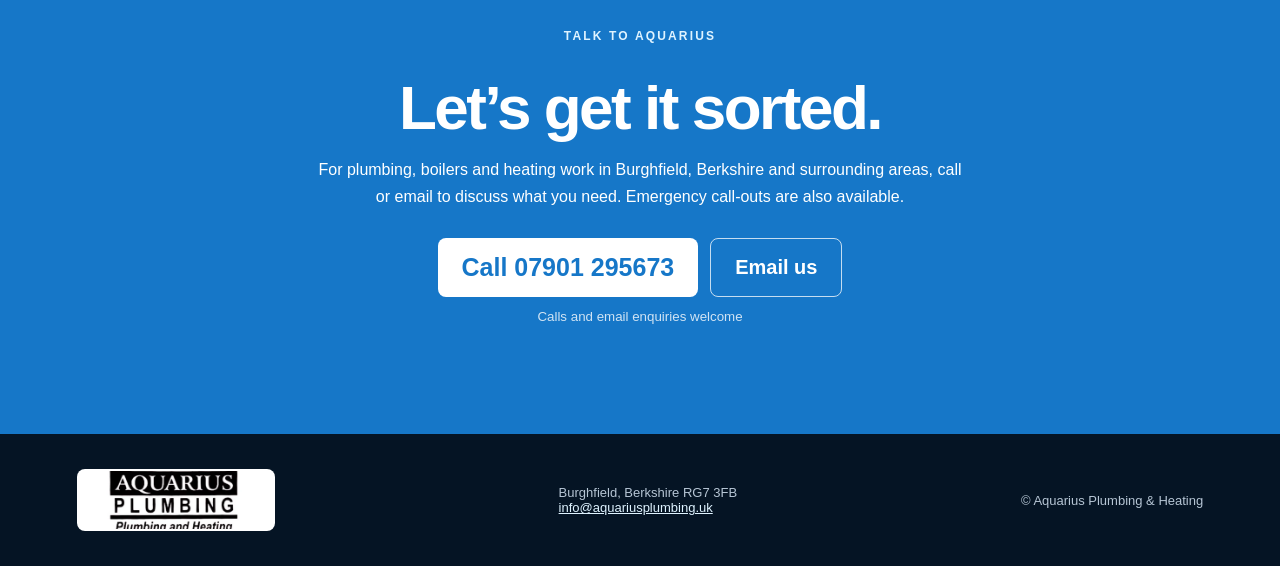
==== commit 41198a70: "Add bathroom panels and project portfolio" ====
--- a/index.html
+++ b/index.html
@@ -21,7 +21,7 @@
 <body>
   <header>
     <a class="brand" href="#top" aria-label="Aquarius Plumbing and Heating home"><img src="aquarius-logo.webp" alt="Aquarius Plumbing and Heating"></a>
-    <nav><a href="#services">Services</a><a href="#about">About</a><a href="#contact">Contact</a></nav>
+    <nav><a href="#services">Services</a><a href="bathroom-panels.html">Bathroom Panels</a><a href="portfolio.html">Portfolio</a><a href="#contact">Contact</a></nav>
     <a class="call top" href="tel:+447901295673">Call 07901 295673</a>
   </header>
   <main id="top">
@@ -42,6 +42,7 @@
       <div class="cards"><article><span>01</span><h3>Boilers</h3><p>Gas and oil boiler installation, replacement and fault finding.</p></article><article><span>02</span><h3>Heating systems</h3><p>System conversions, radiators and professional powerflushing.</p></article><article><span>03</span><h3>Plumbing repairs</h3><p>Hot-water cylinders, taps, toilets and smaller plumbing jobs.</p></article><article><span>04</span><h3>Emergency plumbing</h3><p>Burst pipes, leaks and urgent faults handled when you need help quickly.</p></article></div>
     </section>
     <section id="about" class="about"><div class="number">20+</div><div><p class="eyebrow">EXPERIENCE YOU CAN TRUST</p><h2>A local service that puts customers first.</h2><p>Aquarius Plumbing & Heating combines decades of hands-on experience with honest communication and careful workmanship. You’ll know what needs doing, why it needs doing and what to expect.</p><ul><li>Clear, straightforward advice</li><li>Respectful work in your home</li><li>Solutions for jobs large and small</li></ul></div></section>
+    <section class="section work-preview"><p class="eyebrow">RECENT WORK</p><div class="section-head"><h2>See the finish for yourself.</h2><p>Explore examples of bathroom wall-panel installations and wider plumbing projects completed by Aquarius.</p></div><div class="preview-grid"><a href="bathroom-panels.html"><img src="images/wet-wall-bathroom-clean.png" alt="Completed grey wet-wall bathroom and shower installation"><span>Bathroom & shower panels →</span></a><a href="portfolio.html"><img src="images/commercial-sanitaryware-original.jpeg" alt="Completed commercial sanitaryware installation"><span>View our portfolio →</span></a></div></section>
     <section id="contact" class="contact"><p class="eyebrow">TALK TO AQUARIUS</p><h2>Let’s get it sorted.</h2><p>For plumbing, boilers and heating work in Burghfield, Berkshire and surrounding areas, call or email to discuss what you need. Emergency call-outs are also available.</p><div class="contact-actions"><a class="call light" href="tel:+447901295673">Call 07901 295673</a><a class="email-button" href="mailto:info@aquariusplumbing.uk?subject=Website%20enquiry">Email us</a></div><small>Calls and email enquiries welcome</small></section>
   </main>
   <footer><div class="brand"><img src="aquarius-logo.webp" alt="Aquarius Plumbing and Heating"></div><p>Burghfield, Berkshire RG7 3FB<br><a href="mailto:info@aquariusplumbing.uk">info@aquariusplumbing.uk</a></p><p>© <span id="year"></span> Aquarius Plumbing & Heating</p></footer>
--- a/styles.css
+++ b/styles.css
@@ -45,10 +45,14 @@
 .contact-actions{display:flex;justify-content:center;gap:12px;flex-wrap:wrap}
 .email-button{display:inline-flex;align-items:center;justify-content:center;padding:15px 24px;border:1px solid rgba(255,255,255,.75);border-radius:8px;color:#fff;font-size:20px;font-weight:800;text-decoration:none}
 .contact small{display:block;margin-top:12px;opacity:.8}
+.work-preview{background:#eef7fc}.preview-grid{display:grid;grid-template-columns:1.4fr .6fr;gap:18px;margin-top:45px}.preview-grid a{position:relative;overflow:hidden;border-radius:18px;min-height:370px;background:#071b31;color:#fff}.preview-grid img{width:100%;height:100%;object-fit:cover;display:block;transition:transform .3s}.preview-grid a:hover img{transform:scale(1.025)}.preview-grid span{position:absolute;left:18px;right:18px;bottom:18px;padding:18px 20px;border-radius:10px;background:rgba(7,27,49,.88);font-weight:800}
+.page-hero{min-height:610px;background:var(--navy);color:#fff;padding:70px max(6vw,30px);display:grid;grid-template-columns:1fr 1fr;gap:6vw;align-items:center}.page-hero h1,.portfolio-hero h1{font-size:clamp(48px,6vw,78px);line-height:1;letter-spacing:-.045em;margin:18px 0}.page-hero>div>p:not(.eyebrow),.portfolio-hero>p:not(.eyebrow){font-size:19px;line-height:1.65;color:#c8d5e2;max-width:680px}.page-hero>img{width:100%;height:450px;object-fit:cover;border-radius:22px}.page-hero .outline{color:#fff;background:transparent;border-color:#516174}
+.project-feature{padding:110px max(6vw,30px);display:grid;grid-template-columns:.65fr 1.35fr;gap:6vw;align-items:start;background:#fff}.project-copy{position:sticky;top:130px}.project-copy h2{font-size:clamp(38px,5vw,58px);letter-spacing:-.04em;margin:15px 0}.project-copy p,.project-copy li{color:var(--muted);line-height:1.65}.project-copy ul{padding-left:20px}.project-gallery{display:grid;grid-template-columns:1fr 1fr;gap:15px}.project-gallery img{width:100%;height:420px;object-fit:cover;border-radius:15px}.project-gallery img:first-child{grid-column:1/-1;height:540px}.coverage{text-align:center;padding:90px 24px;background:#e4f5ff}.coverage h2{font-size:clamp(36px,5vw,58px);margin:12px 0}.coverage p:last-child{max-width:780px;margin:auto;color:var(--muted);line-height:1.7}
+.portfolio-hero{padding:100px max(6vw,30px);background:var(--navy);color:#fff}.portfolio-grid{padding:80px max(6vw,30px);display:grid;grid-template-columns:1fr 1fr;gap:22px}.portfolio-card{background:#fff;border:1px solid #e2e9ee;border-radius:18px;overflow:hidden}.portfolio-card img{width:100%;height:420px;object-fit:cover;display:block}.portfolio-card>div{padding:28px}.portfolio-card h2,.portfolio-card h3{margin:8px 0 12px}.portfolio-card p{color:var(--muted);line-height:1.6}.portfolio-card a{color:var(--blue);font-weight:800;text-decoration:none}.portfolio-card.feature{grid-column:1/-1;display:grid;grid-template-columns:1.35fr .65fr}.portfolio-card.feature img{height:560px}.portfolio-card.feature>div{display:flex;flex-direction:column;justify-content:center;padding:45px}.portfolio-card.feature h2{font-size:42px;letter-spacing:-.035em}
 footer{background:#051424;color:#b6c5d4;padding:35px max(6vw,30px);display:flex;align-items:center;justify-content:space-between;font-size:13px}
 footer a{color:#dff3ff}
 footer .brand{background:#fff;border-radius:8px;padding:2px 9px}
 footer .brand img{width:180px;height:58px}
 .top{padding:12px 18px;font-size:14px}
-@media(max-width:800px){header{height:78px}nav{display:none}.top{font-size:0;padding:11px 14px}.top:after{content:'Call now';font-size:14px}.brand img{width:170px;height:58px}.hero{grid-template-columns:1fr;padding-top:65px}.hero-art{height:300px}.proof{display:grid;gap:10px}.strip{gap:12px;font-size:11px;padding-inline:16px}.section-head,.about{grid-template-columns:1fr}.cards{grid-template-columns:1fr 1fr}.about{gap:15px}.number{font-size:120px}footer{flex-direction:column;gap:20px;text-align:center}}
-@media(max-width:520px){header{padding-inline:16px}.brand img{width:145px;height:50px}.hero h1{font-size:48px}.actions{flex-direction:column}.cards{grid-template-columns:1fr}.section,.about,.contact{padding-top:75px;padding-bottom:75px}.brand-showcase{padding:24px}}
+@media(max-width:800px){header{height:78px}nav{display:none}.top{font-size:0;padding:11px 14px}.top:after{content:'Call now';font-size:14px}.brand img{width:170px;height:58px}.hero,.page-hero{grid-template-columns:1fr;padding-top:65px}.hero-art{height:300px}.page-hero>img{height:390px}.proof{display:grid;gap:10px}.strip{gap:12px;font-size:11px;padding-inline:16px}.section-head,.about{grid-template-columns:1fr}.cards{grid-template-columns:1fr 1fr}.about{gap:15px}.number{font-size:120px}.preview-grid{grid-template-columns:1fr}.project-feature{grid-template-columns:1fr}.project-copy{position:static}.portfolio-card.feature{display:block}.portfolio-card.feature img{height:430px}footer{flex-direction:column;gap:20px;text-align:center}}
+@media(max-width:520px){header{padding-inline:16px}.brand img{width:145px;height:50px}.hero h1{font-size:48px}.page-hero h1,.portfolio-hero h1{font-size:46px}.actions{flex-direction:column}.cards,.portfolio-grid,.project-gallery{grid-template-columns:1fr}.section,.about,.contact,.project-feature{padding-top:75px;padding-bottom:75px}.brand-showcase{padding:24px}.page-hero>img{height:310px}.project-gallery img,.project-gallery img:first-child,.portfolio-card img,.portfolio-card.feature img{grid-column:auto;height:360px}.portfolio-grid{padding:55px 20px}.portfolio-card.feature>div{padding:28px}.portfolio-card.feature h2{font-size:32px}}
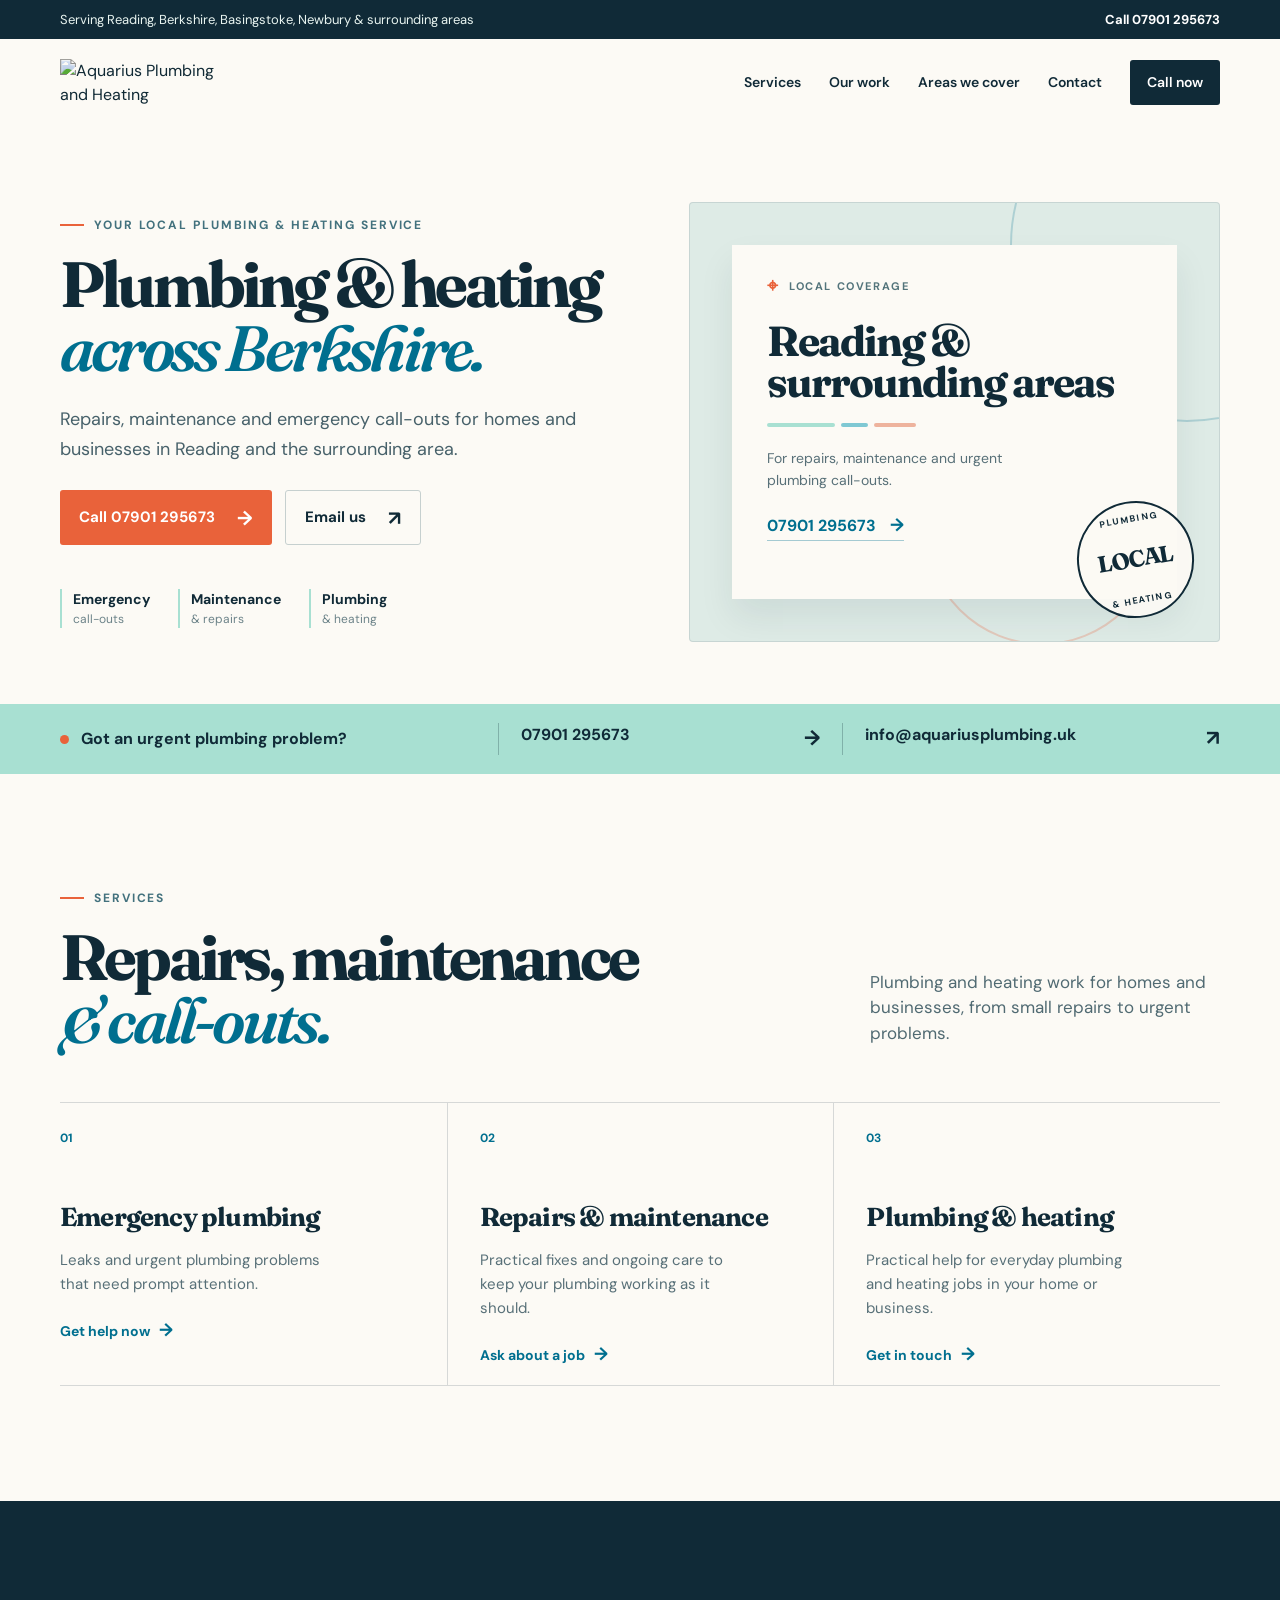
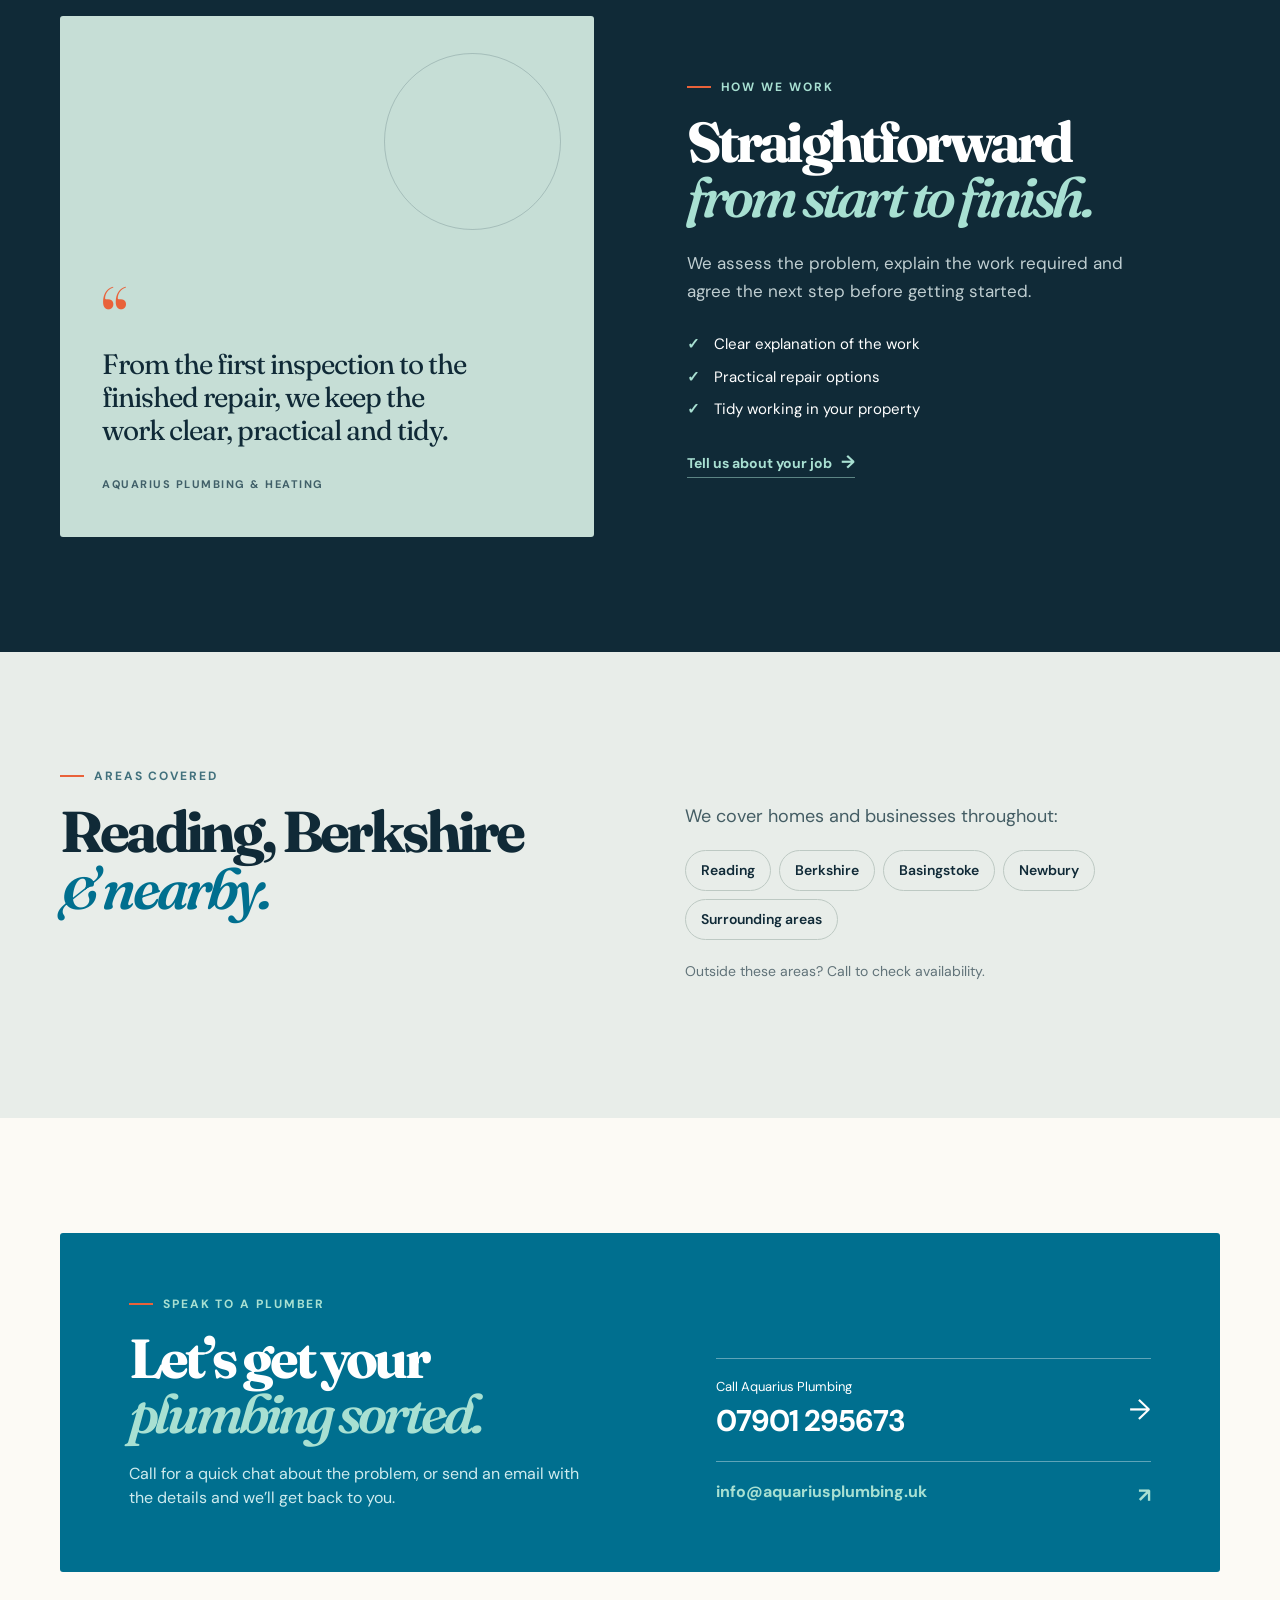
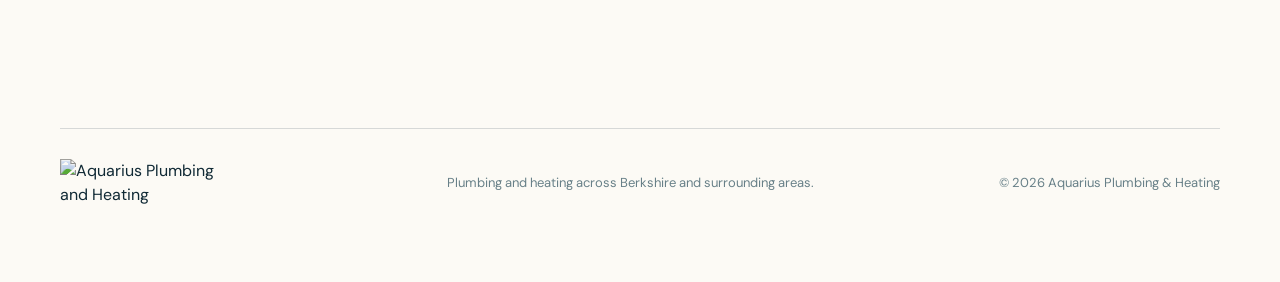
==== commit 8eba6ffc: "Publish redesigned website and portfolio" ====
--- a/index.html
+++ b/index.html
@@ -1,51 +1,50 @@
 <!doctype html>
-<html lang="en">
-<head>
-  <meta charset="utf-8">
-  <meta name="viewport" content="width=device-width,initial-scale=1">
-  <title>Aquarius Plumbing & Heating | Berkshire</title>
-  <meta name="description" content="Trusted plumbing, boiler and heating services in Burghfield and across Berkshire.">
-  <meta name="theme-color" content="#071b31">
-  <link rel="canonical" href="https://aquariusplumbing.uk/">
-  <link rel="icon" href="aquarius-logo.webp" type="image/webp">
-  <meta property="og:type" content="website">
-  <meta property="og:title" content="Aquarius Plumbing & Heating | Berkshire">
-  <meta property="og:description" content="Trusted local plumbing, boiler and heating services across Burghfield and Berkshire.">
-  <meta property="og:url" content="https://aquariusplumbing.uk/">
-  <meta property="og:image" content="https://aquariusplumbing.uk/aquarius-logo.webp">
-  <script type="application/ld+json">
-  {"@context":"https://schema.org","@type":"Plumber","name":"Aquarius Plumbing & Heating","url":"https://aquariusplumbing.uk/","telephone":"+447901295673","address":{"@type":"PostalAddress","addressLocality":"Burghfield","addressRegion":"Berkshire","postalCode":"RG7 3FB","addressCountry":"GB"},"areaServed":"Berkshire"}
-  </script>
-  <link rel="stylesheet" href="styles.css">
-</head>
-<body>
-  <header>
-    <a class="brand" href="#top" aria-label="Aquarius Plumbing and Heating home"><img src="aquarius-logo.webp" alt="Aquarius Plumbing and Heating"></a>
-    <nav><a href="#services">Services</a><a href="bathroom-panels.html">Bathroom Panels</a><a href="portfolio.html">Portfolio</a><a href="#contact">Contact</a></nav>
-    <a class="call top" href="tel:+447901295673">Call 07901 295673</a>
-  </header>
-  <main id="top">
-    <section class="hero">
-      <div class="hero-copy">
-        <p class="eyebrow">LOCAL • EXPERIENCED • RELIABLE</p>
-        <h1>Plumbing & heating, <em>done properly.</em></h1>
-        <p class="lead">Trusted local expertise for boilers, heating systems, installations and everyday plumbing repairs across Burghfield and Berkshire.</p>
-        <div class="actions"><a class="call" href="tel:+447901295673">Call 07901 295673</a><a class="outline" href="#services">Explore our services</a></div>
-        <div class="proof"><span>✓ 20+ years’ experience</span><span>✓ Gas & oil boiler expertise</span><span>✓ No job too small</span></div>
+<html lang="en-GB">
+  <head>
+    <meta charset="UTF-8" />
+    <meta name="viewport" content="width=device-width, initial-scale=1.0" />
+    <meta name="description" content="Plumbing and heating repairs, maintenance and emergency call-outs across Reading, Berkshire, Basingstoke, Newbury and surrounding areas." />
+    <title>Aquarius Plumbing &amp; Heating | Reading &amp; Berkshire</title>
+    <link rel="preconnect" href="https://fonts.googleapis.com" />
+    <link rel="preconnect" href="https://fonts.gstatic.com" crossorigin />
+    <link href="https://fonts.googleapis.com/css2?family=DM+Sans:wght@400;500;600;700&family=Fraunces:opsz,wght@9..144,600;9..144,700&display=swap" rel="stylesheet" />
+    <link rel="stylesheet" href="styles.css" />
+    <link rel="stylesheet" href="branding.css" />
+    <link rel="stylesheet" href="local-feel.css" />
+  </head>
+  <body>
+    <div class="topbar"><div class="shell"><span>Serving Reading, Berkshire, Basingstoke, Newbury &amp; surrounding areas</span><a href="tel:07901295673">Call 07901 295673</a></div></div>
+    <header class="site-header">
+      <div class="shell nav-wrap">
+        <a class="brand" href="#top" aria-label="Aquarius Plumbing and Heating home"><img src="assets/aquarius-plumbing-logo.png" alt="Aquarius Plumbing and Heating" /></a>
+        <button class="menu-toggle" aria-expanded="false" aria-controls="main-nav"><span></span><span></span><span></span><span class="sr-only">Open menu</span></button>
+        <nav id="main-nav"><a href="#services">Services</a><a href="portfolio.html">Our work</a><a href="#areas">Areas we cover</a><a href="#contact">Contact</a><a class="nav-call" href="tel:07901295673">Call now</a></nav>
       </div>
-      <div class="hero-art brand-showcase"><div class="pipe"></div><img src="aquarius-logo.webp" alt="Aquarius Plumbing and Heating logo"><p>Plumbing and heating expertise you can rely on.</p></div>
-    </section>
-    <section class="strip"><p>Boilers & heating</p><i></i><p>Plumbing repairs</p><i></i><p>Berkshire based</p></section>
-    <section id="services" class="section">
-      <p class="eyebrow">WHAT WE DO</p>
-      <div class="section-head"><h2>Complete plumbing & heating care</h2><p>From a leaking tap to a full heating upgrade, you’ll get practical advice, tidy workmanship and a solution built to last.</p></div>
-      <div class="cards"><article><span>01</span><h3>Boilers</h3><p>Gas and oil boiler installation, replacement and fault finding.</p></article><article><span>02</span><h3>Heating systems</h3><p>System conversions, radiators and professional powerflushing.</p></article><article><span>03</span><h3>Plumbing repairs</h3><p>Hot-water cylinders, taps, toilets and smaller plumbing jobs.</p></article><article><span>04</span><h3>Emergency plumbing</h3><p>Burst pipes, leaks and urgent faults handled when you need help quickly.</p></article></div>
-    </section>
-    <section id="about" class="about"><div class="number">20+</div><div><p class="eyebrow">EXPERIENCE YOU CAN TRUST</p><h2>A local service that puts customers first.</h2><p>Aquarius Plumbing & Heating combines decades of hands-on experience with honest communication and careful workmanship. You’ll know what needs doing, why it needs doing and what to expect.</p><ul><li>Clear, straightforward advice</li><li>Respectful work in your home</li><li>Solutions for jobs large and small</li></ul></div></section>
-    <section class="section work-preview"><p class="eyebrow">RECENT WORK</p><div class="section-head"><h2>See the finish for yourself.</h2><p>Explore examples of bathroom wall-panel installations and wider plumbing projects completed by Aquarius.</p></div><div class="preview-grid"><a href="bathroom-panels.html"><img src="images/wet-wall-bathroom-clean.png" alt="Completed grey wet-wall bathroom and shower installation"><span>Bathroom & shower panels →</span></a><a href="portfolio.html"><img src="images/commercial-sanitaryware-original.jpeg" alt="Completed commercial sanitaryware installation"><span>View our portfolio →</span></a></div></section>
-    <section id="contact" class="contact"><p class="eyebrow">TALK TO AQUARIUS</p><h2>Let’s get it sorted.</h2><p>For plumbing, boilers and heating work in Burghfield, Berkshire and surrounding areas, call or email to discuss what you need. Emergency call-outs are also available.</p><div class="contact-actions"><a class="call light" href="tel:+447901295673">Call 07901 295673</a><a class="email-button" href="mailto:info@aquariusplumbing.uk?subject=Website%20enquiry">Email us</a></div><small>Calls and email enquiries welcome</small></section>
-  </main>
-  <footer><div class="brand"><img src="aquarius-logo.webp" alt="Aquarius Plumbing and Heating"></div><p>Burghfield, Berkshire RG7 3FB<br><a href="mailto:info@aquariusplumbing.uk">info@aquariusplumbing.uk</a></p><p>© <span id="year"></span> Aquarius Plumbing & Heating</p></footer>
-  <script src="script.js"></script>
-</body>
+    </header>
+    <main id="top">
+      <section class="hero">
+        <div class="shell hero-grid">
+          <div class="hero-copy">
+            <p class="eyebrow"><span></span> Your local plumbing &amp; heating service</p>
+            <h1>Plumbing &amp; heating<br /><em>across Berkshire.</em></h1>
+            <p class="hero-intro">Repairs, maintenance and emergency call-outs for homes and businesses in Reading and the surrounding area.</p>
+            <div class="hero-actions"><a class="button button-primary" href="tel:07901295673">Call 07901 295673 <b>→</b></a><a class="button button-plain" href="mailto:info@aquariusplumbing.uk">Email us <b>↗</b></a></div>
+            <div class="trust-row"><div><strong>Emergency</strong><span>call-outs</span></div><div><strong>Maintenance</strong><span>&amp; repairs</span></div><div><strong>Plumbing</strong><span>&amp; heating</span></div></div>
+          </div>
+          <div class="hero-visual local-visual" aria-label="Aquarius Plumbing and Heating local coverage">
+            <div class="local-panel"><div class="local-panel-top"><span class="local-pin">⌖</span><span>LOCAL COVERAGE</span></div><h3>Reading &amp;<br />surrounding areas</h3><div class="local-lines"><span></span><span></span><span></span></div><p>For repairs, maintenance and urgent plumbing call-outs.</p><a href="tel:07901295673">07901 295673 <b>→</b></a></div>
+            <div class="local-stamp"><span>PLUMBING</span><strong>LOCAL</strong><span>&amp; HEATING</span></div>
+          </div>
+        </div>
+      </section>
+      <section class="quick-contact"><div class="shell quick-grid"><p><span class="pulse"></span> Got an urgent plumbing problem?</p><a href="tel:07901295673">07901 295673 <span>→</span></a><a href="mailto:info@aquariusplumbing.uk">info@aquariusplumbing.uk <span>↗</span></a></div></section>
+      <section class="services section" id="services"><div class="shell"><div class="section-head"><div><p class="eyebrow"><span></span> Services</p><h2>Repairs, maintenance<br /><em>&amp; call-outs.</em></h2></div><p>Plumbing and heating work for homes and businesses, from small repairs to urgent problems.</p></div>
+        <div class="service-grid"><article><div class="service-icon">01</div><h3>Emergency plumbing</h3><p>Leaks and urgent plumbing problems that need prompt attention.</p><a href="tel:07901295673">Get help now <span>→</span></a></article><article><div class="service-icon">02</div><h3>Repairs &amp; maintenance</h3><p>Practical fixes and ongoing care to keep your plumbing working as it should.</p><a href="mailto:info@aquariusplumbing.uk">Ask about a job <span>→</span></a></article><article><div class="service-icon">03</div><h3>Plumbing &amp; heating</h3><p>Practical help for everyday plumbing and heating jobs in your home or business.</p><a href="#contact">Get in touch <span>→</span></a></article></div></div></section>
+      <section class="why section" id="why-us"><div class="shell why-grid"><div class="why-image local-note"><div><span class="quote-mark">“</span><p>From the first inspection to the finished repair, we keep the work clear, practical and tidy.</p><strong>Aquarius Plumbing &amp; Heating</strong></div></div><div class="why-copy"><p class="eyebrow light"><span></span> How we work</p><h2>Straightforward<br /><em>from start to finish.</em></h2><p>We assess the problem, explain the work required and agree the next step before getting started.</p><ul><li><span>✓</span> Clear explanation of the work</li><li><span>✓</span> Practical repair options</li><li><span>✓</span> Tidy working in your property</li></ul><a class="text-link" href="mailto:info@aquariusplumbing.uk">Tell us about your job <span>→</span></a></div></div></section>
+      <section class="areas section" id="areas"><div class="shell areas-grid"><div><p class="eyebrow"><span></span> Areas covered</p><h2>Reading, Berkshire<br /><em>&amp; nearby.</em></h2></div><div><p>We cover homes and businesses throughout:</p><div class="area-tags"><span>Reading</span><span>Berkshire</span><span>Basingstoke</span><span>Newbury</span><span>Surrounding areas</span></div><p class="small-note">Outside these areas? Call to check availability.</p></div></div></section>
+      <section class="contact section" id="contact"><div class="shell contact-card"><div><p class="eyebrow light"><span></span> Speak to a plumber</p><h2>Let’s get your<br /><em>plumbing sorted.</em></h2><p>Call for a quick chat about the problem, or send an email with the details and we’ll get back to you.</p></div><div class="contact-actions"><a class="contact-phone" href="tel:07901295673"><small>Call Aquarius Plumbing</small><strong>07901 295673</strong><span>→</span></a><a class="contact-email" href="mailto:info@aquariusplumbing.uk">info@aquariusplumbing.uk <span>↗</span></a></div></div></section>
+    </main>
+    <footer><div class="shell footer-grid"><a class="brand footer-brand" href="#top"><img src="assets/aquarius-plumbing-logo.png" alt="Aquarius Plumbing and Heating" /></a><p>Plumbing and heating across Berkshire and surrounding areas.</p><p>© <span id="year"></span> Aquarius Plumbing &amp; Heating</p></div></footer>
+    <a class="mobile-call" href="tel:07901295673">Call now <strong>07901 295673</strong></a><script src="script.js"></script>
+  </body>
 </html>
--- a/styles.css
+++ b/styles.css
@@ -1,58 +1 @@
-:root{--navy:#071b31;--blue:#1677c8;--sky:#dff3ff;--ink:#132235;--muted:#617083;--white:#fff;--line:#d8e2ea}
-*{box-sizing:border-box}
-html{scroll-behavior:smooth}
-body{margin:0;font-family:Inter,Arial,sans-serif;color:var(--ink);background:#f8fbfd}
-header{height:96px;display:flex;align-items:center;justify-content:space-between;padding:0 max(5vw,24px);background:#fff;position:sticky;top:0;z-index:10;border-bottom:1px solid #eaf0f4}
-.brand{display:flex;align-items:center;color:var(--navy);text-decoration:none}
-.brand img{width:225px;height:76px;object-fit:cover;object-position:center 51%;display:block}
-nav{display:flex;gap:32px}
-nav a{color:var(--ink);text-decoration:none;font-weight:650;font-size:14px}
-.call,.outline{display:inline-flex;align-items:center;justify-content:center;padding:15px 24px;border-radius:8px;font-weight:800;text-decoration:none}
-.call{background:var(--blue);color:#fff}
-.outline{border:1px solid var(--line);color:var(--ink);background:#fff}
-.hero{min-height:650px;background:var(--navy);color:#fff;padding:85px max(6vw,30px);display:grid;grid-template-columns:1.2fr .8fr;gap:7vw;align-items:center;overflow:hidden}
-.eyebrow{font-size:12px;font-weight:850;letter-spacing:.18em;color:#49aef3}
-.hero h1{font-size:clamp(48px,6vw,82px);line-height:.98;letter-spacing:-.045em;max-width:780px;margin:20px 0}
-.hero h1 em{font-style:normal;color:#68c5ff}
-.lead{font-size:19px;line-height:1.65;color:#c8d5e2;max-width:650px}
-.actions{display:flex;gap:12px;margin:32px 0}
-.hero .outline{color:#fff;background:transparent;border-color:#516174}
-.proof{display:flex;gap:24px;flex-wrap:wrap;color:#c8d5e2;font-size:13px}
-.hero-art{height:420px;border:1px solid #36506b;border-radius:28px;background:radial-gradient(circle at 70% 20%,#1d6ca3,transparent 35%),linear-gradient(145deg,#102e4c,#08192a);display:flex;flex-direction:column;align-items:center;justify-content:center;position:relative}
-.brand-showcase{padding:38px}
-.brand-showcase img{width:min(100%,420px);aspect-ratio:2.4/1;object-fit:cover;object-position:center 51%;border-radius:14px;box-shadow:0 22px 55px rgba(0,0,0,.3);position:relative;z-index:1}
-.hero-art p{color:#d6e4ee;font-weight:650;text-align:center;margin-top:28px;position:relative;z-index:1}
-.pipe{position:absolute;width:180px;height:180px;border:22px solid #5fc1ff;border-left-color:transparent;border-bottom-color:transparent;border-radius:50%;top:-50px;right:-40px}
-.strip{background:#e4f5ff;padding:22px 6vw;display:flex;justify-content:center;gap:40px;align-items:center;font-weight:800;color:#174164}
-.strip i{width:5px;height:5px;background:#3faaf0;border-radius:50%}
-.section{padding:110px max(6vw,30px)}
-.section-head{display:grid;grid-template-columns:1fr 1fr;gap:60px;align-items:end}
-.section h2,.about h2,.contact h2{font-size:clamp(38px,5vw,62px);letter-spacing:-.04em;line-height:1.05;margin:16px 0}
-.section-head>p,.about>div>p{color:var(--muted);line-height:1.7}
-.cards{display:grid;grid-template-columns:repeat(4,1fr);gap:14px;margin-top:55px}
-.cards article{background:#fff;padding:30px;border:1px solid #e2e9ee;border-radius:14px;min-height:245px}
-.cards span{color:var(--blue);font-weight:850}
-.cards h3{font-size:21px;margin-top:45px}
-.cards p{color:var(--muted);line-height:1.55}
-.about{background:#fff;padding:110px max(6vw,30px);display:grid;grid-template-columns:.7fr 1.3fr;gap:8vw;align-items:center}
-.number{font-size:clamp(110px,18vw,240px);font-weight:900;color:#d8f0ff;letter-spacing:-.1em}
-.about ul{padding:0;list-style:none;display:grid;gap:14px}
-.about li:before{content:'✓';color:var(--blue);font-weight:900;margin-right:12px}
-.contact{text-align:center;padding:110px 24px;background:var(--blue);color:#fff}
-.contact .eyebrow{color:#dff3ff}
-.contact p{max-width:650px;margin:0 auto 28px;line-height:1.7}
-.call.light{background:#fff;color:var(--blue);font-size:25px}
-.contact-actions{display:flex;justify-content:center;gap:12px;flex-wrap:wrap}
-.email-button{display:inline-flex;align-items:center;justify-content:center;padding:15px 24px;border:1px solid rgba(255,255,255,.75);border-radius:8px;color:#fff;font-size:20px;font-weight:800;text-decoration:none}
-.contact small{display:block;margin-top:12px;opacity:.8}
-.work-preview{background:#eef7fc}.preview-grid{display:grid;grid-template-columns:1.4fr .6fr;gap:18px;margin-top:45px}.preview-grid a{position:relative;overflow:hidden;border-radius:18px;min-height:370px;background:#071b31;color:#fff}.preview-grid img{width:100%;height:100%;object-fit:cover;display:block;transition:transform .3s}.preview-grid a:hover img{transform:scale(1.025)}.preview-grid span{position:absolute;left:18px;right:18px;bottom:18px;padding:18px 20px;border-radius:10px;background:rgba(7,27,49,.88);font-weight:800}
-.page-hero{min-height:610px;background:var(--navy);color:#fff;padding:70px max(6vw,30px);display:grid;grid-template-columns:1fr 1fr;gap:6vw;align-items:center}.page-hero h1,.portfolio-hero h1{font-size:clamp(48px,6vw,78px);line-height:1;letter-spacing:-.045em;margin:18px 0}.page-hero>div>p:not(.eyebrow),.portfolio-hero>p:not(.eyebrow){font-size:19px;line-height:1.65;color:#c8d5e2;max-width:680px}.page-hero>img{width:100%;height:450px;object-fit:cover;border-radius:22px}.page-hero .outline{color:#fff;background:transparent;border-color:#516174}
-.project-feature{padding:110px max(6vw,30px);display:grid;grid-template-columns:.65fr 1.35fr;gap:6vw;align-items:start;background:#fff}.project-copy{position:sticky;top:130px}.project-copy h2{font-size:clamp(38px,5vw,58px);letter-spacing:-.04em;margin:15px 0}.project-copy p,.project-copy li{color:var(--muted);line-height:1.65}.project-copy ul{padding-left:20px}.project-gallery{display:grid;grid-template-columns:1fr 1fr;gap:15px}.project-gallery img{width:100%;height:420px;object-fit:cover;border-radius:15px}.project-gallery img:first-child{grid-column:1/-1;height:540px}.coverage{text-align:center;padding:90px 24px;background:#e4f5ff}.coverage h2{font-size:clamp(36px,5vw,58px);margin:12px 0}.coverage p:last-child{max-width:780px;margin:auto;color:var(--muted);line-height:1.7}
-.portfolio-hero{padding:100px max(6vw,30px);background:var(--navy);color:#fff}.portfolio-grid{padding:80px max(6vw,30px);display:grid;grid-template-columns:1fr 1fr;gap:22px}.portfolio-card{background:#fff;border:1px solid #e2e9ee;border-radius:18px;overflow:hidden}.portfolio-card img{width:100%;height:420px;object-fit:cover;display:block}.portfolio-card>div{padding:28px}.portfolio-card h2,.portfolio-card h3{margin:8px 0 12px}.portfolio-card p{color:var(--muted);line-height:1.6}.portfolio-card a{color:var(--blue);font-weight:800;text-decoration:none}.portfolio-card.feature{grid-column:1/-1;display:grid;grid-template-columns:1.35fr .65fr}.portfolio-card.feature img{height:560px}.portfolio-card.feature>div{display:flex;flex-direction:column;justify-content:center;padding:45px}.portfolio-card.feature h2{font-size:42px;letter-spacing:-.035em}
-footer{background:#051424;color:#b6c5d4;padding:35px max(6vw,30px);display:flex;align-items:center;justify-content:space-between;font-size:13px}
-footer a{color:#dff3ff}
-footer .brand{background:#fff;border-radius:8px;padding:2px 9px}
-footer .brand img{width:180px;height:58px}
-.top{padding:12px 18px;font-size:14px}
-@media(max-width:800px){header{height:78px}nav{display:none}.top{font-size:0;padding:11px 14px}.top:after{content:'Call now';font-size:14px}.brand img{width:170px;height:58px}.hero,.page-hero{grid-template-columns:1fr;padding-top:65px}.hero-art{height:300px}.page-hero>img{height:390px}.proof{display:grid;gap:10px}.strip{gap:12px;font-size:11px;padding-inline:16px}.section-head,.about{grid-template-columns:1fr}.cards{grid-template-columns:1fr 1fr}.about{gap:15px}.number{font-size:120px}.preview-grid{grid-template-columns:1fr}.project-feature{grid-template-columns:1fr}.project-copy{position:static}.portfolio-card.feature{display:block}.portfolio-card.feature img{height:430px}footer{flex-direction:column;gap:20px;text-align:center}}
-@media(max-width:520px){header{padding-inline:16px}.brand img{width:145px;height:50px}.hero h1{font-size:48px}.page-hero h1,.portfolio-hero h1{font-size:46px}.actions{flex-direction:column}.cards,.portfolio-grid,.project-gallery{grid-template-columns:1fr}.section,.about,.contact,.project-feature{padding-top:75px;padding-bottom:75px}.brand-showcase{padding:24px}.page-hero>img{height:310px}.project-gallery img,.project-gallery img:first-child,.portfolio-card img,.portfolio-card.feature img{grid-column:auto;height:360px}.portfolio-grid{padding:55px 20px}.portfolio-card.feature>div{padding:28px}.portfolio-card.feature h2{font-size:32px}}
+:root{--ink:#102a37;--navy:#0b3545;--blue:#006f8f;--aqua:#a8e0d2;--sand:#f4f0e8;--cream:#fcfaf5;--line:rgba(16,42,55,.16);--orange:#e9623a}*{box-sizing:border-box}html{scroll-behavior:smooth}body{margin:0;background:var(--cream);color:var(--ink);font-family:"DM Sans",Arial,sans-serif;font-size:16px;line-height:1.5}.shell{width:min(1160px,calc(100% - 48px));margin:auto}.topbar{background:var(--ink);color:#e8f4f0;font-size:13px}.topbar .shell{min-height:39px;display:flex;align-items:center;justify-content:space-between;gap:15px}.topbar a{color:#fff;font-weight:700;text-decoration:none}.site-header{height:88px;display:flex;align-items:center;background:var(--cream);position:sticky;top:0;z-index:5;border-bottom:1px solid transparent}.nav-wrap{display:flex;align-items:center;justify-content:space-between}.brand{display:flex;align-items:center;gap:10px;text-decoration:none;color:var(--ink)}.brand-mark{display:grid;place-items:center;width:43px;height:43px;color:white;background:var(--blue);border-radius:50%;font-family:Fraunces,serif;font-size:25px;font-style:italic}.brand strong,.brand small{display:block;line-height:1.03}.brand strong{font-size:20px;letter-spacing:-.8px}.brand small{text-transform:uppercase;font-size:9px;letter-spacing:2.2px;margin-top:4px;color:#51717c}nav{display:flex;align-items:center;gap:28px}nav a{color:var(--ink);text-decoration:none;font-weight:600;font-size:14px}.nav-call{background:var(--ink);color:white;padding:12px 17px;border-radius:3px}.menu-toggle{display:none}.hero{padding:75px 0 62px;overflow:hidden}.hero-grid{display:grid;grid-template-columns:1.03fr .97fr;align-items:center;gap:66px}.eyebrow{font-size:12px;font-weight:700;letter-spacing:1.9px;text-transform:uppercase;margin:0 0 18px;color:#42717d;display:flex;align-items:center;gap:10px}.eyebrow span{width:24px;height:2px;background:var(--orange);display:inline-block}.hero h1,.section h2{font-family:Fraunces,Georgia,serif;font-size:clamp(45px,5vw,70px);line-height:.99;letter-spacing:-3.8px;margin:0;color:var(--ink);font-weight:700}.hero h1 em,.section h2 em{font-weight:600;color:var(--blue)}.hero-intro{font-size:18px;line-height:1.65;color:#47616a;max-width:540px;margin:26px 0}.hero-actions{display:flex;gap:13px;flex-wrap:wrap}.button{font-size:15px;font-weight:700;text-decoration:none;padding:15px 19px;display:inline-flex;gap:22px;align-items:center;border-radius:3px}.button-primary{background:var(--orange);color:#fff}.button-plain{color:var(--ink);border:1px solid #c6d0cf}.button b{font-size:20px;line-height:10px}.trust-row{display:flex;gap:28px;margin-top:44px}.trust-row div{border-left:2px solid var(--aqua);padding-left:11px}.trust-row strong,.trust-row span{display:block}.trust-row strong{font-size:14px}.trust-row span{font-size:12px;color:#6c8389}.hero-visual{position:relative;min-height:485px}.hero-photo,.why-image{background:linear-gradient(115deg,rgba(8,37,48,.05),rgba(8,37,48,.42)),url('https://images.unsplash.com/photo-1600566753190-17f0baa2a6c3?auto=format&fit=crop&w=1000&q=85') center/cover;border-radius:3px}.hero-photo{position:absolute;inset:0 0 20px 52px}.photo-card{position:absolute;bottom:0;left:0;background:#f9e4d5;width:220px;padding:22px 23px;border-radius:3px}.photo-card .drop{font-size:34px;color:var(--orange);line-height:1}.photo-card p{font-size:13px;margin:6px 0 2px}.photo-card strong{font-family:Fraunces,serif;font-size:19px;line-height:1.1}.roundel{position:absolute;top:29px;right:-29px;width:112px;height:112px;border-radius:50%;background:var(--aqua);display:grid;place-items:center;text-align:center;font-weight:700;font-size:13px;line-height:1.25;transform:rotate(12deg)}.quick-contact{background:var(--aqua);padding:19px 0}.quick-grid{display:grid;grid-template-columns:1.1fr .85fr 1fr;align-items:center;gap:22px}.quick-grid p{font-weight:700;margin:0}.quick-grid a{color:var(--ink);font-weight:700;text-decoration:none;border-left:1px solid rgba(16,42,55,.26);padding-left:22px}.quick-grid a span{float:right;font-size:21px}.pulse{width:9px;height:9px;border-radius:50%;background:var(--orange);display:inline-block;margin-right:8px}.section{padding:115px 0}.section-head{display:flex;justify-content:space-between;gap:60px;align-items:end;margin-bottom:51px}.section-head>p{max-width:350px;color:#506a72;font-size:17px;margin:0 0 5px}.service-grid{display:grid;grid-template-columns:repeat(3,1fr);border-top:1px solid var(--line)}.service-grid article{padding:26px 32px 17px 0;min-height:270px;border-bottom:1px solid var(--line)}.service-grid article+article{border-left:1px solid var(--line);padding-left:32px}.service-icon{color:var(--blue);font-size:12px;font-weight:700;margin-bottom:51px}.service-grid h3{font-family:Fraunces,serif;font-size:26px;margin:0 0 11px;letter-spacing:-.8px}.service-grid p{font-size:15px;line-height:1.6;color:#587078;max-width:280px;margin:0 0 21px}.service-grid a,.text-link{font-size:14px;font-weight:700;color:var(--blue);text-decoration:none}.service-grid a span,.text-link span{margin-left:6px;font-size:18px}.why{background:var(--ink);color:white}.why-grid{display:grid;grid-template-columns:1fr 1fr;gap:93px;align-items:center}.why-image{height:521px;position:relative;background-image:linear-gradient(0deg,rgba(3,25,32,.55),transparent),url('https://images.unsplash.com/photo-1581244277943-fe4a9c777189?auto=format&fit=crop&w=1000&q=85')}.image-overlay{position:absolute;bottom:25px;left:27px}.image-overlay p{font-size:13px;margin:0}.image-overlay strong{font-family:Fraunces,serif;font-size:25px;display:block}.why .eyebrow{color:var(--aqua)}.why h2{color:#fff;font-size:clamp(42px,4.4vw,61px)}.why h2 em{color:var(--aqua)}.why-copy>p:not(.eyebrow){color:#bfced1;font-size:17px;line-height:1.65;max-width:450px;margin:24px 0}.why ul{list-style:none;margin:28px 0;padding:0}.why li{margin:10px 0;font-size:15px}.why li span{color:var(--aqua);font-weight:700;margin-right:10px}.text-link{color:var(--aqua);border-bottom:1px solid rgba(168,224,210,.5);padding-bottom:5px}.areas{background:#e8ede9}.areas-grid{display:grid;grid-template-columns:1fr 1fr;gap:90px}.areas h2{font-size:clamp(43px,4.5vw,62px)}.areas-grid>div:last-child>p:first-child{margin:36px 0 20px;font-size:18px;color:#445d64}.area-tags{display:flex;flex-wrap:wrap;gap:8px}.area-tags span{border:1px solid #bdc9c3;border-radius:30px;padding:9px 15px;font-size:14px;font-weight:600}.small-note{color:#617379;font-size:14px;margin:21px 0!important}.contact{background:var(--cream)}.contact-card{background:var(--blue);color:white;padding:62px 69px;display:grid;grid-template-columns:1.1fr .9fr;gap:55px;border-radius:3px}.contact .eyebrow{color:var(--aqua)}.contact h2{font-size:clamp(42px,4.3vw,59px);color:white}.contact h2 em{color:var(--aqua)}.contact-card>div>p:not(.eyebrow){color:#ceebee;max-width:450px;margin:22px 0 0;font-size:16px}.contact-actions{align-self:end}.contact-phone{color:white;text-decoration:none;display:grid;grid-template-columns:1fr auto;gap:2px;padding:18px 0;border-top:1px solid rgba(255,255,255,.37);border-bottom:1px solid rgba(255,255,255,.37)}.contact-phone small{font-size:13px;grid-column:1}.contact-phone strong{font-size:30px;letter-spacing:-1px}.contact-phone span{grid-column:2;grid-row:1/3;align-self:center;font-size:28px}.contact-email{display:block;color:var(--aqua);font-weight:700;text-decoration:none;margin-top:18px}.contact-email span{float:right;font-size:20px}footer{padding:41px 0 75px;background:var(--cream)}.footer-grid{display:grid;grid-template-columns:1fr 1fr 1fr;align-items:center;border-top:1px solid var(--line);padding-top:30px}.footer-grid p{font-size:13px;color:#688088;margin:0}.footer-grid p:last-child{text-align:right}.mobile-call{display:none}.sr-only{position:absolute;width:1px;height:1px;padding:0;margin:-1px;overflow:hidden;clip:rect(0,0,0,0);white-space:nowrap;border:0}@media(max-width:800px){.shell{width:min(100% - 34px,650px)}.topbar .shell span{display:none}.topbar .shell{justify-content:center}.site-header{height:70px}.menu-toggle{display:flex;background:none;border:0;flex-direction:column;gap:4px;padding:8px}.menu-toggle span:not(.sr-only){width:24px;height:2px;background:var(--ink)}nav{display:none;position:absolute;left:0;right:0;top:70px;background:var(--cream);padding:20px 17px;flex-direction:column;align-items:flex-start;border-bottom:1px solid var(--line);gap:18px}nav.open{display:flex}.hero{padding:50px 0 38px}.hero-grid,.why-grid,.areas-grid,.contact-card{grid-template-columns:1fr;gap:36px}.hero h1,.section h2{letter-spacing:-2.7px}.hero-visual{min-height:390px;max-width:540px;width:100%}.hero-photo{left:29px}.roundel{right:-16px;width:94px;height:94px}.trust-row{gap:15px;justify-content:space-between}.quick-grid{grid-template-columns:1fr;gap:12px}.quick-grid a{border-left:0;border-top:1px solid rgba(16,42,55,.22);padding:10px 0 0}.section{padding:75px 0}.section-head{display:block;margin-bottom:30px}.section-head>p{margin-top:23px}.service-grid{grid-template-columns:1fr}.service-grid article,.service-grid article+article{border-left:0;padding:23px 0;min-height:0}.service-icon{margin-bottom:20px}.why-image{height:380px}.why-grid{gap:45px}.areas-grid{gap:0}.areas-grid>div:last-child>p:first-child{margin-top:17px}.contact-card{padding:42px 25px}.contact-actions{align-self:auto}.footer-grid{grid-template-columns:1fr;gap:20px}.footer-grid p:last-child{text-align:left}.mobile-call{display:flex;position:fixed;bottom:12px;left:12px;right:12px;z-index:4;background:var(--orange);color:white;text-decoration:none;padding:12px 15px;border-radius:4px;justify-content:space-between;box-shadow:0 5px 20px rgba(16,42,55,.24)}body{padding-bottom:52px}}@media(max-width:420px){.hero-actions{display:grid;grid-template-columns:1fr}.button{justify-content:space-between}.hero-visual{min-height:330px}.photo-card{width:185px;padding:17px}.hero-photo{inset:0 0 16px 18px}.roundel{top:10px}.trust-row{display:grid;grid-template-columns:1fr 1fr}.trust-row div:last-child{grid-column:1/3}.contact-phone strong{font-size:26px}}
--- a/branding.css
+++ b/branding.css
@@ -0,0 +1,3 @@
+.brand{gap:0}
+.brand img{display:block;width:173px;height:auto;mix-blend-mode:multiply}
+@media(max-width:800px){.brand img{width:144px}}
--- a/local-feel.css
+++ b/local-feel.css
@@ -0,0 +1,5 @@
+/* Local, practical visual treatment — deliberately avoids show-home imagery. */
+.hero-visual.local-visual{min-height:440px;background:#deebe6;border:1px solid rgba(16,42,55,.11);border-radius:4px;overflow:hidden;position:relative}
+.local-visual:before,.local-visual:after{content:"";position:absolute;border:2px solid rgba(0,111,143,.22);border-radius:50%;width:350px;height:350px;right:-145px;top:-135px}.local-visual:after{width:230px;height:230px;right:60px;top:208px;border-color:rgba(233,98,58,.25)}
+.local-panel{position:absolute;z-index:1;left:42px;top:42px;right:42px;bottom:42px;background:#fcfaf5;padding:33px 35px;box-shadow:0 18px 33px rgba(16,42,55,.08)}
+.local-panel-top{display:flex;align-items:center;gap:9px;color:#53747b;font-size:11px;font-weight:700;letter-spacing:1.6px}.local-pin{font-size:19px;color:var(--orange);line-height:0}.local-panel h3{font-family:Fraunces,Georgia,serif;font-size:42px;line-height:.98;letter-spacing:-2px;margin:26px 0 20px}.local-panel p{font-size:14px;line-height:1.55;max-width:295px;color:#587078;margin:21px 0}.local-panel a{color:var(--blue);text-decoration:none;font-weight:700;border-bottom:1px solid rgba(0,111,143,.35);padding-bottom:4px}.local-panel a b{font-size:18px;margin-left:10px}.local-lines{display:flex;gap:6px}.local-lines span{height:4px;border-radius:3px;background:var(--aqua)}.local-lines span:nth-child(1){width:68px}.local-lines span:nth-child(2){width:27px;background:#7fc8d3}.local-lines span:nth-child(3){width:42px;background:#eeb39d}.local-stamp{position:absolute;bottom:23px;right:25px;z-index:2;display:grid;place-items:center;width:117px;height:117px;border:2px solid var(--ink);border-radius:50%;color:var(--ink);transform:rotate(-10deg);background:rgba(252,250,245,.94);font-size:9px;letter-spacing:1.4px;font-weight:700;line-height:1.2}.local-stamp strong{font-family:Fraunces,Georgia,serif;font-size:23px;letter-spacing:-1px}.why-image.local-note{background:#c6ded6!important;display:flex;align-items:flex-end;padding:42px;min-height:0}.local-note:before{content:"";position:absolute;width:175px;height:175px;border:1px solid rgba(16,42,55,.18);border-radius:50%;right:33px;top:37px}.local-note>div{position:relative;z-index:1;max-width:365px}.local-note .quote-mark{font-family:Fraunces,Georgia,serif;font-size:92px;color:var(--orange);height:55px;display:block;line-height:1}.local-note p{font-family:Fraunces,Georgia,serif;font-size:28px;line-height:1.18;letter-spacing:-1px;color:var(--ink);margin:14px 0 24px}.local-note strong{font-size:11px;letter-spacing:1.5px;text-transform:uppercase;color:#416069}@media(max-width:800px){.hero-visual.local-visual{min-height:390px}.local-panel{left:26px;top:26px;right:26px;bottom:26px;padding:29px}.local-panel h3{font-size:37px}.why-image.local-note{height:380px;padding:30px}.local-note p{font-size:25px}}
